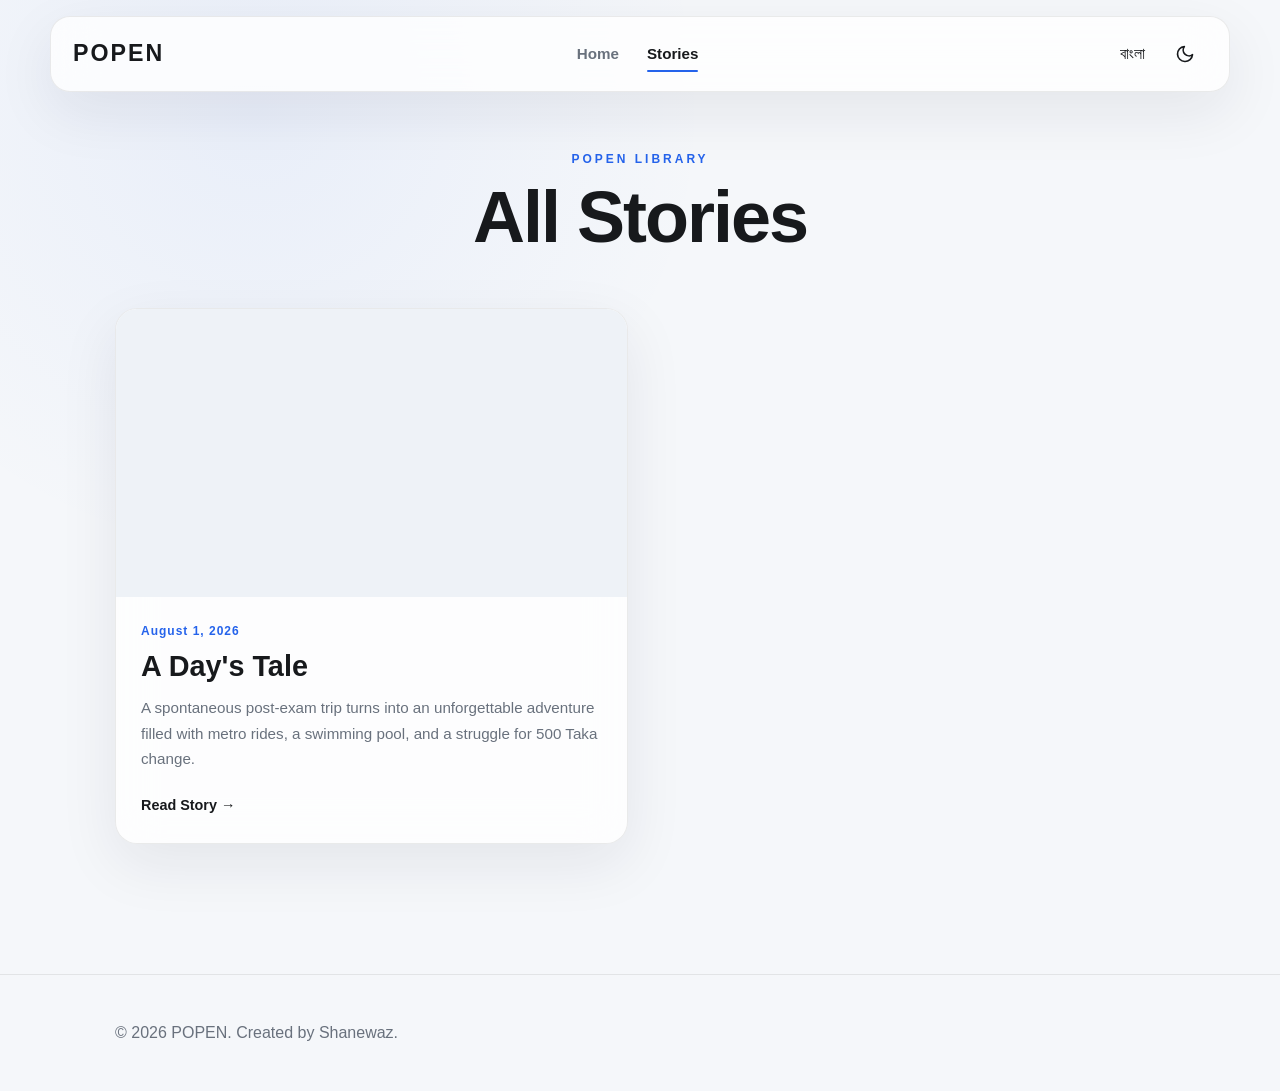
==== stories.html @ 9681bd23 "Add files via upload" ====
<!DOCTYPE html>
<html lang="en" data-theme="light">
<head>
    <meta charset="UTF-8">
    <meta name="viewport" content="width=device-width, initial-scale=1.0">

    <meta name="theme-color" content="#f8fafc">
    <meta name="description" content="Read stories published by POPEN.">

    <title>Stories — POPEN</title>
<script>
    (function () {
        try {
            const theme = localStorage.getItem("popen_theme");
            if (theme === "dark") {
                document.documentElement.setAttribute("data-theme", "dark");
            } else {
                document.documentElement.setAttribute("data-theme", "light");
            }
        } catch (e) {
            document.documentElement.setAttribute("data-theme", "light");
        }
    })();
</script>

 <link rel="stylesheet" href="style.css">
</head>

<body>

    <!-- Navigation -->
    <nav class="navbar glass-card">
        <div class="nav-container">

            <a href="index.html" class="logo">POPEN</a>

            <div class="nav-links" id="nav-links">
                <a href="index.html"
                   class="nav-item"
                   data-i18n="nav-home">
                    Home
                </a>

                <a href="stories.html"
                   class="nav-item active"
                   data-i18n="nav-stories">
                    Stories
                </a>
            </div>

            <div class="nav-controls">

                <!-- Language -->
                <button
                    id="lang-toggle"
                    class="control-btn"
                    type="button"
                    aria-label="Toggle Language">

                    <span class="lang-en">বাংলা</span>
                    <span class="lang-bn">EN</span>

                </button>

                <!-- Theme -->
                <button
                    id="theme-toggle"
                    class="control-btn"
                    type="button"
                    aria-label="Toggle Theme">

                    <svg
                        class="sun-icon"
                        xmlns="http://www.w3.org/2000/svg"
                        width="20"
                        height="20"
                        viewBox="0 0 24 24"
                        fill="none"
                        stroke="currentColor"
                        stroke-width="2"
                        stroke-linecap="round"
                        stroke-linejoin="round">

                        <circle cx="12" cy="12" r="5"></circle>

                        <line x1="12" y1="1" x2="12" y2="3"></line>
                        <line x1="12" y1="21" x2="12" y2="23"></line>

                        <line x1="4.22" y1="4.22" x2="5.64" y2="5.64"></line>
                        <line x1="18.36" y1="18.36" x2="19.79" y2="19.79"></line>

                        <line x1="1" y1="12" x2="3" y2="12"></line>
                        <line x1="21" y1="12" x2="23" y2="12"></line>

                        <line x1="4.22" y1="19.78" x2="5.64" y2="18.36"></line>
                        <line x1="18.36" y1="5.64" x2="19.79" y2="4.22"></line>
                    </svg>

                    <svg
                        class="moon-icon"
                        xmlns="http://www.w3.org/2000/svg"
                        width="20"
                        height="20"
                        viewBox="0 0 24 24"
                        fill="none"
                        stroke="currentColor"
                        stroke-width="2"
                        stroke-linecap="round"
                        stroke-linejoin="round">

                        <path d="M21 12.79A9 9 0 1 1 11.21 3
                                 A7 7 0 0 0 21 12.79z">
                        </path>

                    </svg>

                </button>

                <!-- Mobile menu -->
                <button
                    id="hamburger"
                    class="hamburger"
                    type="button"
                    aria-expanded="false"
                    aria-label="Open Menu">

                    <span class="bar"></span>
                    <span class="bar"></span>
                    <span class="bar"></span>

                </button>

            </div>
        </div>
    </nav>

    <!-- Mobile Overlay -->
    <div
        class="mobile-overlay"
        id="mobile-overlay"
        aria-hidden="true">
    </div>

    <!-- Stories -->
    <main class="section-padding stories-page">

        <div class="container">

            <div class="page-heading reveal fade-up">

                <p class="eyebrow lang-en">
                    POPEN LIBRARY
                </p>

                <p class="eyebrow lang-bn">
                    POPEN লাইব্রেরি
                </p>

                <h1
                    class="section-title lang-en"
                    data-i18n="stories-page-title">
                    All Stories
                </h1>

                <h1
                    class="section-title lang-bn">
                    সব গল্প
                </h1>

            </div>

            <div
                id="all-stories-grid"
                class="stories-grid">
            </div>

            <!-- Empty state -->
            <div
                id="stories-empty"
                class="empty-state"
                hidden>

                <p class="lang-en">
                    No stories have been published yet.
                </p>

                <p class="lang-bn">
                    এখনো কোনো গল্প প্রকাশিত হয়নি।
                </p>

            </div>

        </div>

    </main>

    <!-- Footer -->
    <footer>

        <div class="container">

            <p>
                &copy; 2026 POPEN.

                <span class="lang-en">
                    Created by Shanewaz.
                </span>

                <span class="lang-bn">
                    শানেওয়াজের তৈরি।
                </span>
            </p>

        </div>

    </footer>

    <script src="script.js"></script>
    <script src="stories.js"></script>

</body>
</html>
---- style.css ----
/* =========================================================
   POPEN
   MAIN STYLES
   ========================================================= */


/* =========================================================
   ROOT VARIABLES
   ========================================================= */

:root {

    --bg: #f5f7fa;
    --bg-secondary: #eef2f7;

    --text: #17191c;
    --text-muted: #69717d;

    --glass: rgba(255, 255, 255, 0.78);
    --glass-strong: rgba(255, 255, 255, 0.97);

    --border: rgba(0, 0, 0, 0.08);

    --accent: #2563eb;

    --shadow:
        0 20px 60px rgba(20, 30, 50, 0.08);

    --shadow-hover:
        0 25px 80px rgba(20, 30, 50, 0.15);

    --radius: 22px;

    --nav-height: 76px;

    --content-width: 1050px;
    --navbar-width: 1180px;

    --ease:
        cubic-bezier(0.22, 1, 0.36, 1);

    --transition:
        0.3s var(--ease);
}


/* =========================================================
   DARK MODE
   ========================================================= */

html[data-theme="dark"] {

    --bg: #0c0f14;
    --bg-secondary: #12161d;

    --text: #f1f5f9;
    --text-muted: #9ca3af;

    --glass: rgba(22, 27, 35, 0.82);
    --glass-strong: rgba(22, 27, 35, 0.98);

    --border: rgba(255, 255, 255, 0.09);

    --accent: #60a5fa;

    --shadow:
        0 20px 60px rgba(0, 0, 0, 0.35);

    --shadow-hover:
        0 25px 80px rgba(0, 0, 0, 0.5);
}


/* =========================================================
   RESET
   ========================================================= */

*,
*::before,
*::after {

    box-sizing: border-box;

    margin: 0;
    padding: 0;
}


html {

    width: 100%;

    min-height: 100%;

    background: var(--bg);

    color: var(--text);

    scroll-behavior: smooth;

    overflow-x: hidden;
}


body {

    width: 100%;

    min-height: 100vh;

    font-family:
        "Poppins",
        "Hind Siliguri",
        Arial,
        sans-serif;

    line-height: 1.6;

    background:
        radial-gradient(
            circle at 20% 10%,
            rgba(37, 99, 235, 0.06),
            transparent 32%
        ),
        var(--bg);

    color: var(--text);

    overflow-x: hidden;

    transition:
        background 0.3s ease,
        color 0.3s ease;
}


/*
   IMPORTANT

   JS adds .menu-open to body when the menu is open.
   Prevent background page scrolling while menu is open.
*/

body.menu-open {

    overflow: hidden;
}


a {

    color: inherit;
}


button {

    font: inherit;

    border: 0;
}


img {

    max-width: 100%;

    display: block;
}


/* =========================================================
   LANGUAGE
   ========================================================= */

html[lang="en"] .lang-bn {

    display: none !important;
}


html[lang="bn"] .lang-en {

    display: none !important;
}


/* =========================================================
   GLASS CARD
   ========================================================= */

.glass-card {

    background: var(--glass);

    border: 1px solid var(--border);

    box-shadow: var(--shadow);

    -webkit-backdrop-filter: blur(22px);

    backdrop-filter: blur(22px);
}


@supports not (
    backdrop-filter: blur(22px)
) {

    .glass-card {

        background: var(--glass-strong);
    }
}


/* =========================================================
   WELCOME SCREEN
   ========================================================= */

#welcome-screen {

    position: fixed;

    inset: 0;

    z-index: 10000;

    width: 100%;

    height: 100vh;

    height: 100svh;

    display: flex;

    align-items: center;

    justify-content: center;

    padding: 25px;

    text-align: center;

    background:
        radial-gradient(
            circle at center,
            rgba(37, 99, 235, 0.09),
            transparent 48%
        ),
        var(--bg);

    color: var(--text);

    transform: translateY(0);

    transition:
        transform 1.1s var(--ease);
}


#welcome-screen.hide {

    transform: translateY(-100%);
}


.welcome-content {

    width: 100%;

    max-width: 800px;
}


.welcome-small {

    color: var(--text-muted);

    font-size: 1rem;

    font-weight: 500;

    letter-spacing: 5px;

    text-transform: uppercase;

    opacity: 0;

    animation:
        welcomeSmall
        0.8s
        var(--ease)
        0.2s
        forwards;
}


.welcome-title {

    margin-top: 12px;

    font-size:
        clamp(3.2rem, 10vw, 6rem);

    line-height: 1;

    letter-spacing: -3px;

    opacity: 0;

    animation:
        welcomeTitle
        1s
        var(--ease)
        0.7s
        forwards;
}


.welcome-subtitle {

    max-width: 600px;

    margin: 22px auto 0;

    color: var(--text-muted);

    font-size:
        clamp(0.95rem, 2vw, 1.2rem);

    opacity: 0;

    animation:
        welcomeSubtitle
        0.9s
        var(--ease)
        1.5s
        forwards;
}


@keyframes welcomeSmall {

    from {

        opacity: 0;

        transform: translateY(20px);
    }

    to {

        opacity: 1;

        transform: translateY(0);
    }
}


@keyframes welcomeTitle {

    from {

        opacity: 0;

        transform:
            translateY(30px)
            scale(0.95);
    }

    to {

        opacity: 1;

        transform:
            translateY(0)
            scale(1);
    }
}


@keyframes welcomeSubtitle {

    from {

        opacity: 0;

        transform: translateY(20px);
    }

    to {

        opacity: 1;

        transform: translateY(0);
    }
}


/* =========================================================
   MAIN CONTENT
   ========================================================= */

#main-content {
    width: 100%;
    min-height: 100vh;
    position: relative;

    top: 100vh;
    transition: top 1s var(--ease);
}

#main-content.welcome-active {
    top: 100vh;
}

#main-content:not(.welcome-active) {
    top: 0;
}


/* =========================================================
   NAVBAR
   ========================================================= */

.navbar {

    position: fixed;

    top: 16px;

    left: 50%;

    /*
       Fixed positioning is intentionally used.
       Navbar will stay attached to viewport.
    */

    width:
        min(
            var(--navbar-width),
            calc(100% - 32px)
        );

    height: var(--nav-height);

    transform: translateX(-50%);

    z-index: 5000;

    border-radius: 20px;

    isolation: isolate;
}


.nav-container {

    width: 100%;

    height: 100%;

    padding: 0 22px;

    display: flex;

    align-items: center;

    justify-content: space-between;
}


.logo {

    text-decoration: none;

    color: var(--text);

    font-size: 1.45rem;

    font-weight: 700;

    letter-spacing: 2px;

    position: relative;

    z-index: 2;
}


/* =========================================================
   NAV CONTROLS
   ========================================================= */

.nav-controls {

    display: flex;

    align-items: center;

    gap: 8px;
}


.control-btn,
.menu-toggle,
.menu-close {

    width: 44px;

    height: 44px;

    display: flex;

    align-items: center;

    justify-content: center;

    border-radius: 14px;

    background: transparent;

    color: var(--text);

    cursor: pointer;

    transition:
        background 0.25s ease,
        transform 0.25s ease;
}


.control-btn:hover,
.menu-toggle:hover,
.menu-close:hover {

    background: var(--glass-strong);

    transform: translateY(-2px);
}


.language-btn {

    width: auto;

    min-width: 58px;

    padding: 0 12px;

    font-size: 0.85rem;

    font-weight: 600;
}


/* =========================================================
   THEME ICONS
   ========================================================= */

.sun-icon,
.moon-icon {

    display: none;
}


html[data-theme="light"] .moon-icon {

    display: block;
}


html[data-theme="dark"] .sun-icon {

    display: block;
}


/* =========================================================
   HAMBURGER
   ========================================================= */

.menu-toggle {

    flex-direction: column;

    gap: 5px;
}


.menu-toggle span {

    width: 22px;

    height: 2px;

    border-radius: 10px;

    background: var(--text);

    transition:
        transform 0.3s ease,
        opacity 0.3s ease;
}


.menu-toggle.active
span:nth-child(1) {

    transform:
        translateY(7px)
        rotate(45deg);
}


.menu-toggle.active
span:nth-child(2) {

    opacity: 0;
}


.menu-toggle.active
span:nth-child(3) {

    transform:
        translateY(-7px)
        rotate(-45deg);
}


/* =========================================================
   MENU OVERLAY
   ========================================================= */

.menu-overlay {

    position: fixed;

    inset: 0;

    width: 100vw;

    height: 100vh;

    height: 100dvh;

    z-index: 9000;

    background:
        rgba(0, 0, 0, 0.38);

    opacity: 0;

    visibility: hidden;

    pointer-events: none;

    transition:
        opacity 0.3s ease,
        visibility 0.3s ease;

    /*
       Prevent accidental transformation.
    */

    transform: none;
}


.menu-overlay.active {

    opacity: 1;

    visibility: visible;

    pointer-events: auto;
}


/* =========================================================
   NAVIGATION MENU
   ========================================================= */

.nav-menu {

    position: fixed;

    /*
       IMPORTANT:
       This is attached directly to the viewport.
       It does NOT depend on the navbar position.
    */

    top: 16px;

    right: 16px;

    width:
        min(
            380px,
            calc(100vw - 32px)
        );

    min-height: 360px;

    padding: 25px;

    z-index: 10000;

    border-radius: 24px;

    background: var(--glass-strong);

    border: 1px solid var(--border);

    box-shadow: var(--shadow-hover);

    -webkit-backdrop-filter: blur(30px);

    backdrop-filter: blur(30px);

    opacity: 0;

    visibility: hidden;

    pointer-events: none;

    /*
       Only the menu itself is animated.
       It will not affect page layout.
    */

    transform:
        translateY(-20px)
        scale(0.96);

    transform-origin: top right;

    transition:
        opacity 0.3s ease,
        visibility 0.3s ease,
        transform 0.35s var(--ease);
}


.nav-menu.active {

    opacity: 1;

    visibility: visible;

    pointer-events: auto;

    transform:
        translateY(0)
        scale(1);
}


/* =========================================================
   MENU HEADER
   ========================================================= */

.menu-header {

    display: flex;

    align-items: center;

    justify-content: space-between;

    padding-bottom: 20px;

    border-bottom:
        1px solid var(--border);
}


.menu-title {

    font-size: 1.1rem;

    font-weight: 600;
}


.menu-close {

    font-size: 1.8rem;

    line-height: 1;
}


/* =========================================================
   MENU LINKS
   ========================================================= */

.menu-links {

    display: flex;

    flex-direction: column;

    padding-top: 15px;
}


.menu-item {

    display: block;

    padding: 15px 5px;

    color: var(--text-muted);

    text-decoration: none;

    font-size: 1.1rem;

    transition:
        color 0.25s ease,
        padding-left 0.25s ease;
}


.menu-item:hover,
.menu-item.active {

    color: var(--text);

    padding-left: 12px;
}


/* =========================================================
   SCROLL OFFSET
   ========================================================= */

#about,
#contact {

    scroll-margin-top: 120px;
}


/* =========================================================
   HERO
   ========================================================= */

.hero {

    position: relative;

    width: 100%;

    min-height: 100vh;

    min-height: 100svh;

    padding:
        120px 20px 80px;

    display: flex;

    align-items: center;

    justify-content: center;

    text-align: center;

    overflow: hidden;
}


.hero-content {

    position: relative;

    z-index: 2;

    width: 100%;

    max-width: 900px;
}


.hero-label {

    display: inline-flex;

    align-items: center;

    gap: 10px;

    padding: 8px 15px;

    margin-bottom: 25px;

    border-radius: 50px;

    background: var(--glass);

    border: 1px solid var(--border);

    color: var(--text-muted);

    font-size: 0.8rem;
}


.hero-label span:first-child {

    width: 7px;

    height: 7px;

    flex-shrink: 0;

    border-radius: 50%;

    background: var(--accent);

    box-shadow:
        0 0 15px var(--accent);
}


.hero h1 {

    margin-bottom: 25px;

    color: var(--text);

    font-size:
        clamp(
            3rem,
            8vw,
            6.5rem
        );

    line-height: 0.95;

    letter-spacing: -4px;
}


.hero p {

    max-width: 650px;

    margin:
        0 auto 35px;

    color: var(--text-muted);

    font-size:
        clamp(
            1rem,
            2vw,
            1.25rem
        );
}


/* =========================================================
   HERO BUTTONS
   ========================================================= */

.hero-buttons {

    display: flex;

    align-items: center;

    justify-content: center;

    gap: 12px;

    flex-wrap: wrap;
}


.btn {

    min-height: 50px;

    display: inline-flex;

    align-items: center;

    justify-content: center;

    padding: 0 24px;

    border-radius: 14px;

    border: 1px solid var(--border);

    text-decoration: none;

    cursor: pointer;

    font-weight: 600;

    transition:
        transform 0.3s ease,
        box-shadow 0.3s ease;
}


.btn:hover {

    transform: translateY(-5px);

    box-shadow:
        0 15px 35px rgba(0, 0, 0, 0.12);
}


.primary-btn {

    background: var(--text);

    color: var(--bg);

    border-color: transparent;
}


.secondary-btn {

    background: var(--glass);

    color: var(--text);
}


/* =========================================================
   HERO ORBS
   ========================================================= */

.hero-background-orb {

    position: absolute;

    border-radius: 50%;

    pointer-events: none;

    filter: blur(70px);

    opacity: 0.5;

    animation:
        orbFloat
        8s
        ease-in-out
        infinite;
}


.orb-one {

    width: 300px;

    height: 300px;

    top: 10%;

    left: 5%;

    background:
        rgba(37, 99, 235, 0.15);
}


.orb-two {

    width: 260px;

    height: 260px;

    right: 5%;

    bottom: 10%;

    background:
        rgba(147, 51, 234, 0.10);

    animation-delay: -4s;
}


@keyframes orbFloat {

    0%,
    100% {

        transform:
            translate(0, 0);
    }

    50% {

        transform:
            translate(30px, -25px);
    }
}


/* =========================================================
   SCROLL INDICATOR
   ========================================================= */

.scroll-indicator {

    position: absolute;

    left: 50%;

    bottom: 25px;

    transform:
        translateX(-50%);

    display: flex;

    flex-direction: column;

    align-items: center;

    gap: 5px;

    color: var(--text-muted);

    font-size: 0.75rem;

    white-space: nowrap;
}


.scroll-arrow {

    font-size: 1.3rem;

    animation:
        scrollBounce
        1.5s
        infinite;
}


@keyframes scrollBounce {

    0%,
    100% {

        transform:
            translateY(0);
    }

    50% {

        transform:
            translateY(8px);
    }
}


/* =========================================================
   SECTIONS
   ========================================================= */

.section-padding {

    padding:
        130px 20px;
}


.container {

    width:
        min(
            var(--content-width),
            100%
        );

    margin: 0 auto;
}


.section-heading {

    display: flex;

    align-items: center;

    justify-content: center;

    gap: 15px;

    margin-bottom: 45px;

    text-align: center;
}


.section-heading h2 {

    color: var(--text);

    font-size:
        clamp(
            2rem,
            4vw,
            3rem
        );
}


.section-number {

    color: var(--accent);

    font-size: 0.8rem;

    font-weight: 600;

    letter-spacing: 2px;
}


/* =========================================================
   ABOUT
   ========================================================= */

.about-card {

    position: relative;

    overflow: hidden;

    padding:
        clamp(
            30px,
            6vw,
            65px
        );

    border-radius: var(--radius);

    text-align: center;

    font-size:
        clamp(
            1rem,
            2vw,
            1.2rem
        );
}


.about-card p {

    position: relative;

    z-index: 2;

    max-width: 800px;

    margin: 0 auto;

    line-height: 2;
}


.about-card-glow {

    position: absolute;

    width: 300px;

    height: 300px;

    top: -180px;

    right: -100px;

    border-radius: 50%;

    background:
        rgba(37, 99, 235, 0.10);

    filter: blur(50px);

    pointer-events: none;
}


/* =========================================================
   CONTACT
   ========================================================= */

.contact-grid {

    display: grid;

    grid-template-columns:
        repeat(2, minmax(0, 1fr));

    gap: 18px;
}


.contact-card {

    position: relative;

    min-height: 120px;

    display: flex;

    align-items: center;

    gap: 18px;

    padding: 25px;

    border-radius: var(--radius);

    text-decoration: none;

    overflow: hidden;

    transition:
        transform 0.3s ease,
        box-shadow 0.3s ease;
}


.contact-card:not(.disabled):hover {

    transform:
        translateY(-7px);

    box-shadow:
        var(--shadow-hover);
}


.contact-icon {

    width: 48px;

    height: 48px;

    flex-shrink: 0;

    display: flex;

    align-items: center;

    justify-content: center;

    border-radius: 15px;

    background: var(--bg-secondary);

    color: var(--text);

    font-size: 1.2rem;

    font-weight: 700;
}


.contact-card h3 {

    margin-bottom: 4px;

    color: var(--text);

    font-size: 1rem;
}


.contact-card p {

    color: var(--text-muted);

    font-size: 0.85rem;

    word-break: break-word;
}


.contact-arrow {

    margin-left: auto;

    color: var(--text);

    font-size: 1.2rem;

    opacity: 0.5;
}


.contact-card.disabled {

    opacity: 0.55;
}


/* =========================================================
   FOOTER
   ========================================================= */

footer {

    padding:
        45px 20px;

    border-top:
        1px solid var(--border);

    color: var(--text-muted);
}


.footer-content {

    display: flex;

    align-items: center;

    justify-content: space-between;

    gap: 20px;

    flex-wrap: wrap;
}


.footer-logo {

    color: var(--text);

    font-size: 1.2rem;

    font-weight: 700;

    letter-spacing: 2px;
}


/* =========================================================
   REVEAL ANIMATION
   ========================================================= */

.reveal {

    opacity: 0;

    transform:
        translateY(45px);

    transition:
        opacity 0.8s var(--ease),
        transform 0.8s var(--ease);
}


.reveal.active {

    opacity: 1;

    transform:
        translateY(0);
}


/* =========================================================
   FOCUS
   ========================================================= */

:focus-visible {

    outline:
        2px solid var(--accent);

    outline-offset: 4px;
}


/* =========================================================
   STORIES PAGE
   ========================================================= */

.stories-page {

    min-height: 100vh;

    padding-top: 150px;
}


.page-heading {

    text-align: center;

    margin-bottom: 55px;
}


.eyebrow {

    margin-bottom: 12px;

    color: var(--accent);

    font-size: 0.75rem;

    font-weight: 700;

    letter-spacing: 3px;

    text-transform: uppercase;
}


.section-title {

    color: var(--text);

    font-size:
        clamp(
            2.4rem,
            6vw,
            4.5rem
        );

    line-height: 1;

    letter-spacing: -2px;
}


/* =========================================================
   STORIES GRID
   ========================================================= */

.stories-grid {

    display: grid;

    grid-template-columns:
        repeat(2, minmax(0, 1fr));

    gap: 24px;
}


/* =========================================================
   STORY CARD
   ========================================================= */

.story-card {

    position: relative;

    display: block;

    overflow: hidden;

    border-radius: var(--radius);

    color: var(--text);

    text-decoration: none;

    transition:
        transform var(--transition),
        box-shadow var(--transition),
        border-color var(--transition);
}


.story-card:hover {

    transform:
        translateY(-8px);

    box-shadow:
        var(--shadow-hover);
}


/* =========================================================
   STORY COVER
   ========================================================= */

.story-card-img {

    width: 100%;

    aspect-ratio: 16 / 9;

    background-color:
        var(--bg-secondary);

    background-position: center;

    background-size: cover;

    background-repeat: no-repeat;

    transition:
        transform 0.7s var(--ease);
}


.story-card:hover
.story-card-img {

    transform:
        scale(1.04);
}


/* =========================================================
   STORY CONTENT
   ========================================================= */

.story-card-content {

    position: relative;

    padding: 25px;
}


.story-date {

    margin-bottom: 8px;

    color: var(--accent);

    font-size: 0.75rem;

    font-weight: 600;

    letter-spacing: 1px;
}


.story-card h3 {

    margin-bottom: 10px;

    color: var(--text);

    font-size:
        clamp(
            1.35rem,
            3vw,
            1.8rem
        );

    line-height: 1.25;
}


.story-description {

    margin-bottom: 20px;

    color: var(--text-muted);

    font-size: 0.95rem;

    line-height: 1.7;
}


.read-more {

    display: inline-block;

    color: var(--text);

    font-size: 0.9rem;

    font-weight: 600;

    transition:
        color var(--transition),
        transform var(--transition);
}


.story-card:hover
.read-more {

    color: var(--accent);

    transform:
        translateX(5px);
}


/* =========================================================
   EMPTY STATE
   ========================================================= */

.empty-state {

    padding:
        60px 20px;

    text-align: center;

    color: var(--text-muted);
}


/* =========================================================
   MOBILE
   ========================================================= */

@media (max-width: 700px) {

    :root {

        --nav-height: 68px;

        --radius: 18px;
    }


    /* ---------------------------------------------
       NAVBAR
       --------------------------------------------- */

    .navbar {

        top: 10px;

        left: 50%;

        width:
            calc(100% - 20px);

        height: 68px;

        border-radius: 18px;

        transform:
            translateX(-50%);

        z-index: 5000;
    }


    .nav-container {

        padding:
            0 15px;
    }


    .logo {

        font-size: 1.25rem;
    }


    .nav-controls {

        gap: 4px;
    }


    .control-btn,
    .menu-toggle {

        width: 42px;

        height: 42px;
    }


    /* ---------------------------------------------
       MENU
       --------------------------------------------- */

    .nav-menu {

        top: 10px;

        right: 10px;

        width:
            calc(100vw - 20px);

        min-height: 420px;

        max-height:
            calc(100dvh - 20px);

        overflow-y: auto;

        border-radius: 20px;

        z-index: 10000;
    }


    .menu-overlay {

        z-index: 9000;
    }


    /* ---------------------------------------------
       HERO
       --------------------------------------------- */

    .hero {

        padding:
            110px 20px 80px;
    }


    .hero h1 {

        font-size:
            clamp(
                2.8rem,
                15vw,
                5rem
            );

        letter-spacing: -2px;
    }


    .hero p {

        font-size: 1rem;
    }


    .hero-label {

        font-size: 0.72rem;

        letter-spacing: 0.3px;
    }


    /* ---------------------------------------------
       SECTIONS
       --------------------------------------------- */

    .section-padding {

        padding:
            100px 18px;
    }


    .section-heading {

        flex-direction: column;

        gap: 5px;
    }


    /* ---------------------------------------------
       CONTACT
       --------------------------------------------- */

    .contact-grid {

        grid-template-columns: 1fr;
    }


    .contact-card {

        min-height: 105px;

        padding: 20px;
    }


    /* ---------------------------------------------
       FOOTER
       --------------------------------------------- */

    .footer-content {

        justify-content: center;

        text-align: center;
    }


    /* ---------------------------------------------
       WELCOME
       --------------------------------------------- */

    .welcome-small {

        font-size: 0.8rem;

        letter-spacing: 3px;
    }


    .welcome-title {

        letter-spacing: -2px;
    }


    /* ---------------------------------------------
       SCROLL
       --------------------------------------------- */

    .scroll-indicator {

        bottom: 18px;
    }


    /* ---------------------------------------------
       STORIES
       --------------------------------------------- */

    .stories-page {

        padding-top: 120px;
    }


    .page-heading {

        margin-bottom: 35px;
    }


    .section-title {

        font-size:
            clamp(
                2.3rem,
                12vw,
                3.5rem
            );

        letter-spacing: -1.5px;
    }


    .stories-grid {

        grid-template-columns: 1fr;

        gap: 18px;
    }


    .story-card-content {

        padding: 20px;
    }


    .story-card h3 {

        font-size: 1.4rem;
    }


    .story-description {

        font-size: 0.9rem;
    }
}


/* =========================================================
   SMALL PHONES
   ========================================================= */

@media (max-width: 380px) {

    .navbar {

        top: 7px;

        width:
            calc(100% - 14px);
    }


    .nav-container {

        padding:
            0 10px;
    }


    .language-btn {

        min-width: 50px;

        padding:
            0 8px;
    }


    .hero {

        padding:
            105px 16px 75px;
    }


    .hero-buttons {

        width: 100%;

        flex-direction: column;
    }


    .btn {

        width: 100%;
    }


    .nav-menu {

        top: 7px;

        right: 7px;

        width:
            calc(100vw - 14px);

        max-height:
            calc(100dvh - 14px);
    }
}


/* =========================================================
   REDUCED MOTION
   ========================================================= */

@media (prefers-reduced-motion: reduce) {

    html {

        scroll-behavior: auto;
    }


    *,
    *::before,
    *::after {

        animation-duration:
            0.01ms !important;

        animation-iteration-count:
            1 !important;

        transition-duration:
            0.01ms !important;
    }


    #welcome-screen {

        transition: none;
    }


    #main-content {
    top: 0;
}


    .reveal {

        opacity: 1;

        transform: none;
    }
}

/* =========================================================
   STORY PAGE NAV LINKS
   ========================================================= */

.nav-links {
    display: flex;
    align-items: center;
    gap: 28px;
}

.nav-item {
    position: relative;
    color: var(--text-muted);
    text-decoration: none;
    font-size: 0.95rem;
    font-weight: 600;
    transition: color 0.25s ease;
}

.nav-item:hover,
.nav-item.active {
    color: var(--text);
}

.nav-item.active::after {
    content: "";
    position: absolute;
    left: 0;
    right: 0;
    bottom: -6px;
    height: 2px;
    border-radius: 2px;
    background: var(--accent);
}


@media (max-width: 700px) {

    .nav-links {
        gap: 16px;
    }

    .nav-item {
        font-size: 0.85rem;
    }

}

/* =========================================================
   INDIVIDUAL STORY PAGE
   ========================================================= */

.story-page {
    min-height: 100vh;
    padding: 170px 20px 100px;
}

.story-header {
    max-width: 800px;
    margin: 0 auto 40px;
    text-align: center;
}

.back-link {
    display: inline-block;
    margin-bottom: 25px;
    color: var(--text-muted);
    text-decoration: none;
    font-size: 0.9rem;
    font-weight: 600;
    transition: color 0.25s ease;
}

.back-link:hover {
    color: var(--text);
}

.story-header h1 {
    color: var(--text);
    font-size: clamp(2.2rem, 6vw, 3.5rem);
    line-height: 1.15;
    letter-spacing: -1px;
    margin-bottom: 15px;
}

.story-header .story-date {
    color: var(--text-muted);
    font-size: 0.9rem;
    font-weight: 600;
}

.story-hero-img {
    width: 100%;
    max-width: 900px;
    aspect-ratio: 16 / 9;
    margin: 0 auto 40px;
    border-radius: var(--radius);
    object-fit: cover;
    background: var(--bg-secondary);
    display: block;
}

.story-content {
    max-width: 800px;
    margin: 0 auto;
    padding: clamp(25px, 5vw, 50px);
    border-radius: var(--radius);
}

.story-content p {
    margin-bottom: 22px;
    color: var(--text);
    font-size: 1.05rem;
    line-height: 1.9;
}

.story-content p:last-child {
    margin-bottom: 0;
}


@media (max-width: 700px) {

    .story-page {
        padding: 130px 16px 70px;
    }

    .story-header {
        margin-bottom: 30px;
    }

    .story-hero-img {
        margin-bottom: 30px;
    }

}


/* =========================================================
   HAMBURGER (unused — nav links already shown inline)
   ========================================================= */

.hamburger,
.mobile-overlay {
    display: none;
}
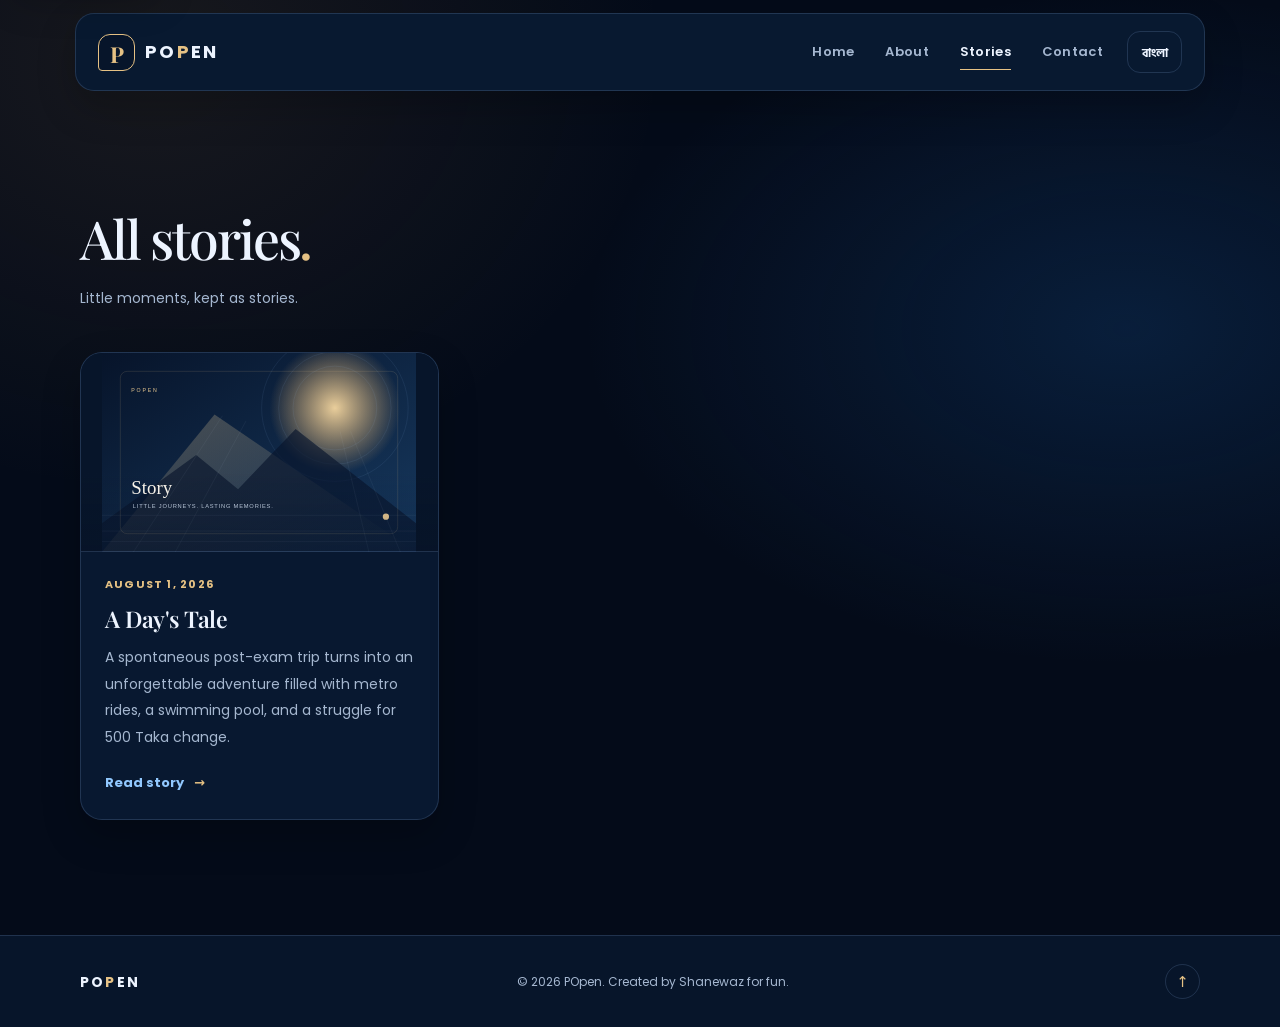
==== commit 4defbc3a: "stories.html" ====
--- a/stories.html
+++ b/stories.html
@@ -1,222 +1,66 @@
-<!DOCTYPE html>
-<html lang="en" data-theme="light">
+<!doctype html>
+<html lang="en" data-theme="dark">
 <head>
+    <!-- SECTION 01: DOCUMENT METADATA, FONTS & STYLES -->
     <meta charset="UTF-8">
-    <meta name="viewport" content="width=device-width, initial-scale=1.0">
-
-    <meta name="theme-color" content="#f8fafc">
-    <meta name="description" content="Read stories published by POPEN.">
-
-    <title>Stories — POPEN</title>
-<script>
-    (function () {
+    <meta name="viewport" content="width=device-width, initial-scale=1">
+    <meta name="color-scheme" content="dark">
+    <meta name="theme-color" content="#040b19">
+    <link rel="icon" type="image/svg+xml" href="./favicon.svg">
+    <link rel="preconnect" href="https://fonts.googleapis.com">
+    <link rel="preconnect" href="https://fonts.gstatic.com" crossorigin>
+    <link href="https://fonts.googleapis.com/css2?family=Hind+Siliguri:wght@400;500;600;700&family=Noto+Serif+Bengali:wght@500;600;700&family=Playfair+Display:wght@500;600;700&family=Poppins:wght@400;500;600;700&display=swap" rel="preload" as="style" onload="this.onload=null;this.rel='stylesheet'">
+    <noscript><link href="https://fonts.googleapis.com/css2?family=Hind+Siliguri:wght@400;500;600;700&family=Noto+Serif+Bengali:wght@500;600;700&family=Playfair+Display:wght@500;600;700&family=Poppins:wght@400;500;600;700&display=swap" rel="stylesheet"></noscript>
+    <link rel="stylesheet" href="./style.css">
+    <script>
+      (() => {
         try {
-            const theme = localStorage.getItem("popen_theme");
-            if (theme === "dark") {
-                document.documentElement.setAttribute("data-theme", "dark");
-            } else {
-                document.documentElement.setAttribute("data-theme", "light");
-            }
-        } catch (e) {
-            document.documentElement.setAttribute("data-theme", "light");
-        }
-    })();
-</script>
-
- <link rel="stylesheet" href="style.css">
+          const language = localStorage.getItem('popen_language');
+          if (language === 'bn' || language === 'en') document.documentElement.lang = language;
+        } catch (_) { /* Storage is optional; the default language remains usable. */ }
+      })();
+    </script>
+    <script src="./script.js" defer></script>
+    <meta name="description" content="Explore stories and little adventures published on POpen.">
+    <title>Stories — POpen</title>
 </head>
-
 <body>
-
-    <!-- Navigation -->
-    <nav class="navbar glass-card">
-        <div class="nav-container">
-
-            <a href="index.html" class="logo">POPEN</a>
-
-            <div class="nav-links" id="nav-links">
-                <a href="index.html"
-                   class="nav-item"
-                   data-i18n="nav-home">
-                    Home
-                </a>
-
-                <a href="stories.html"
-                   class="nav-item active"
-                   data-i18n="nav-stories">
-                    Stories
-                </a>
-            </div>
-
-            <div class="nav-controls">
-
-                <!-- Language -->
-                <button
-                    id="lang-toggle"
-                    class="control-btn"
-                    type="button"
-                    aria-label="Toggle Language">
-
-                    <span class="lang-en">বাংলা</span>
-                    <span class="lang-bn">EN</span>
-
-                </button>
-
-                <!-- Theme -->
-                <button
-                    id="theme-toggle"
-                    class="control-btn"
-                    type="button"
-                    aria-label="Toggle Theme">
-
-                    <svg
-                        class="sun-icon"
-                        xmlns="http://www.w3.org/2000/svg"
-                        width="20"
-                        height="20"
-                        viewBox="0 0 24 24"
-                        fill="none"
-                        stroke="currentColor"
-                        stroke-width="2"
-                        stroke-linecap="round"
-                        stroke-linejoin="round">
-
-                        <circle cx="12" cy="12" r="5"></circle>
-
-                        <line x1="12" y1="1" x2="12" y2="3"></line>
-                        <line x1="12" y1="21" x2="12" y2="23"></line>
-
-                        <line x1="4.22" y1="4.22" x2="5.64" y2="5.64"></line>
-                        <line x1="18.36" y1="18.36" x2="19.79" y2="19.79"></line>
-
-                        <line x1="1" y1="12" x2="3" y2="12"></line>
-                        <line x1="21" y1="12" x2="23" y2="12"></line>
-
-                        <line x1="4.22" y1="19.78" x2="5.64" y2="18.36"></line>
-                        <line x1="18.36" y1="5.64" x2="19.79" y2="4.22"></line>
-                    </svg>
-
-                    <svg
-                        class="moon-icon"
-                        xmlns="http://www.w3.org/2000/svg"
-                        width="20"
-                        height="20"
-                        viewBox="0 0 24 24"
-                        fill="none"
-                        stroke="currentColor"
-                        stroke-width="2"
-                        stroke-linecap="round"
-                        stroke-linejoin="round">
-
-                        <path d="M21 12.79A9 9 0 1 1 11.21 3
-                                 A7 7 0 0 0 21 12.79z">
-                        </path>
-
-                    </svg>
-
-                </button>
-
-                <!-- Mobile menu -->
-                <button
-                    id="hamburger"
-                    class="hamburger"
-                    type="button"
-                    aria-expanded="false"
-                    aria-label="Open Menu">
-
-                    <span class="bar"></span>
-                    <span class="bar"></span>
-                    <span class="bar"></span>
-
-                </button>
-
-            </div>
-        </div>
-    </nav>
-
-    <!-- Mobile Overlay -->
-    <div
-        class="mobile-overlay"
-        id="mobile-overlay"
-        aria-hidden="true">
+  <!-- SECTION 02: ACCESSIBILITY -->
+  <a class="skip-link" href="#main-content" data-i18n="skip-link">Skip to content</a>
+  <!-- SECTION 03: SHARED NAVIGATION -->
+  <header class="site-header">
+  <nav class="navbar container" aria-label="Main navigation" data-i18n-aria="main-nav-label">
+    <a href="./index.html#home" class="logo" aria-label="POpen home"><span class="logo-mark" aria-hidden="true">P</span><span>PO<span class="logo-accent">P</span>EN</span></a>
+    <div class="nav-links" id="nav-links">
+      <a href="./index.html#home" class="nav-item" data-i18n="nav-home">Home</a>
+      <a href="./index.html#about" class="nav-item" data-i18n="nav-about">About</a>
+      <a href="./stories.html" class="nav-item active" aria-current="page" data-i18n="nav-stories">Stories</a>
+      <a href="./index.html#contact" class="nav-item" data-i18n="nav-contact">Contact</a>
     </div>
-
-    <!-- Stories -->
-    <main class="section-padding stories-page">
-
-        <div class="container">
-
-            <div class="page-heading reveal fade-up">
-
-                <p class="eyebrow lang-en">
-                    POPEN LIBRARY
-                </p>
-
-                <p class="eyebrow lang-bn">
-                    POPEN লাইব্রেরি
-                </p>
-
-                <h1
-                    class="section-title lang-en"
-                    data-i18n="stories-page-title">
-                    All Stories
-                </h1>
-
-                <h1
-                    class="section-title lang-bn">
-                    সব গল্প
-                </h1>
-
-            </div>
-
-            <div
-                id="all-stories-grid"
-                class="stories-grid">
-            </div>
-
-            <!-- Empty state -->
-            <div
-                id="stories-empty"
-                class="empty-state"
-                hidden>
-
-                <p class="lang-en">
-                    No stories have been published yet.
-                </p>
-
-                <p class="lang-bn">
-                    এখনো কোনো গল্প প্রকাশিত হয়নি।
-                </p>
-
-            </div>
-
-        </div>
-
-    </main>
-
-    <!-- Footer -->
-    <footer>
-
-        <div class="container">
-
-            <p>
-                &copy; 2026 POPEN.
-
-                <span class="lang-en">
-                    Created by Shanewaz.
-                </span>
-
-                <span class="lang-bn">
-                    শানেওয়াজের তৈরি।
-                </span>
-            </p>
-
-        </div>
-
-    </footer>
-
-    <script src="script.js"></script>
-    <script src="stories.js"></script>
-
+    <div class="nav-controls">
+      <button id="lang-toggle" class="control-btn language-btn" type="button" aria-label="Switch to Bengali" title="বাংলা"><span id="language-label">বাংলা</span></button>
+      <button id="menu-toggle" class="hamburger" type="button" aria-controls="nav-links" aria-expanded="false" aria-label="Open menu" data-i18n-aria="open-menu-label"><span></span><span></span><span></span></button>
+    </div>
+  </nav>
+</header>
+<div class="mobile-overlay" id="mobile-overlay" aria-hidden="true" hidden></div>
+  <!-- SECTION 04: STORY ARCHIVE -->
+  <main id="main-content" class="stories-page section-padding">
+    <div class="container">
+      <!-- SECTION 04A: ARCHIVE HEADING -->
+     <header class="page-heading reveal"><h1 class="section-title lang-en">All stories<span class="title-period">.</span></h1><h1 class="section-title lang-bn">সব গল্প<span class="title-period">।</span></h1><p class="page-description lang-en">Little moments, kept as stories.</p><p class="page-description lang-bn">ছোট ছোট মুহূর্ত—গল্প হয়ে থেকে যাক।</p></header>
+      <!-- SECTION 04B: STORY CARDS -->
+      <div id="all-stories-grid" class="stories-grid reveal">
+        <a href="./story-1.html" class="story-card glass-card"><div class="story-card-media"><img src="./story-1-cover.jpg" alt="A Day's Tale cover illustration" class="story-card-img" data-cover-fallback loading="lazy" decoding="async"></div><div class="story-card-content">
+          <p class="story-date"><span class="lang-en">August 1, 2026</span><span class="lang-bn">১ আগস্ট, ২০২৬</span></p>
+          <h2 class="lang-en">A Day's Tale</h2><h2 class="lang-bn">এক দিনের কথা</h2><p class="lang-en story-description">A spontaneous post-exam trip turns into an unforgettable adventure filled with metro rides, a swimming pool, and a struggle for 500 Taka change.</p><p class="lang-bn story-description">পরীক্ষা শেষের এক স্বতঃস্ফূর্ত ঘোরাঘুরি কীভাবে মেট্রো ভ্রমণ, সুইমিং পুল আর ৫০০ টাকার ভাঙতি খোঁজার এক অবিস্মরণীয় রোমাঞ্চে পরিণত হলো।</p><span class="read-more lang-en">Read story <span aria-hidden="true">→</span></span><span class="read-more lang-bn">গল্পটি পড়ুন <span aria-hidden="true">→</span></span></div></a>
+      </div>
+      <div id="stories-empty" class="empty-state" hidden><p class="lang-en">No stories have been published yet.</p><p class="lang-bn">এখনো কোনো গল্প প্রকাশিত হয়নি।</p></div>
+    </div>
+  </main>
+  <!-- SECTION 05: SITE FOOTER -->
+  <footer class="site-footer"><div class="container footer-content"><a href="./index.html#home" class="footer-logo">PO<span>P</span>EN</a><p>© <span id="copyright-year">2026</span> POpen. <span class="lang-en">Created by Shanewaz for fun.</span><span class="lang-bn">শানেওয়াজের তৈরি, শখের বসে।</span></p><a href="#main-content" class="footer-top" aria-label="Back to top">↑</a></div></footer>
+  <!-- SECTION 06: STORY LIST RENDERER -->
+  <script src="./stories.js" defer></script>
 </body>
-</html>+    </html>
--- a/style.css
+++ b/style.css
@@ -1,2259 +1,317 @@
-/* =========================================================
-   POPEN
-   MAIN STYLES
-   ========================================================= */
-
-
-/* =========================================================
-   ROOT VARIABLES
-   ========================================================= */
-
+/* ============================================================
+   POPEN DESIGN SYSTEM — sections: tokens, base, navigation, home, stories, forms, footer, motion, responsive.
+   ============================================================ */
+/* SECTION 01 — DESIGN TOKENS & THEME */
+/* POPEN — fixed deep-navy design system (dark theme only). */
 :root {
-
-    --bg: #f5f7fa;
-    --bg-secondary: #eef2f7;
-
-    --text: #17191c;
-    --text-muted: #69717d;
-
-    --glass: rgba(255, 255, 255, 0.78);
-    --glass-strong: rgba(255, 255, 255, 0.97);
-
-    --border: rgba(0, 0, 0, 0.08);
-
-    --accent: #2563eb;
-
-    --shadow:
-        0 20px 60px rgba(20, 30, 50, 0.08);
-
-    --shadow-hover:
-        0 25px 80px rgba(20, 30, 50, 0.15);
-
-    --radius: 22px;
-
-    --nav-height: 76px;
-
-    --content-width: 1050px;
-    --navbar-width: 1180px;
-
-    --ease:
-        cubic-bezier(0.22, 1, 0.36, 1);
-
-    --transition:
-        0.3s var(--ease);
-}
-
-
-/* =========================================================
-   DARK MODE
-   ========================================================= */
-
-html[data-theme="dark"] {
-
-    --bg: #0c0f14;
-    --bg-secondary: #12161d;
-
-    --text: #f1f5f9;
-    --text-muted: #9ca3af;
-
-    --glass: rgba(22, 27, 35, 0.82);
-    --glass-strong: rgba(22, 27, 35, 0.98);
-
-    --border: rgba(255, 255, 255, 0.09);
-
-    --accent: #60a5fa;
-
-    --shadow:
-        0 20px 60px rgba(0, 0, 0, 0.35);
-
-    --shadow-hover:
-        0 25px 80px rgba(0, 0, 0, 0.5);
-}
-
-
-/* =========================================================
-   RESET
-   ========================================================= */
-
-*,
-*::before,
-*::after {
-
-    box-sizing: border-box;
-
-    margin: 0;
-    padding: 0;
-}
-
-
-html {
-
-    width: 100%;
-
-    min-height: 100%;
-
-    background: var(--bg);
-
-    color: var(--text);
-
-    scroll-behavior: smooth;
-
-    overflow-x: hidden;
-}
-
-
-body {
-
-    width: 100%;
-
-    min-height: 100vh;
-
-    font-family:
-        "Poppins",
-        "Hind Siliguri",
-        Arial,
-        sans-serif;
-
-    line-height: 1.6;
-
-    background:
-        radial-gradient(
-            circle at 20% 10%,
-            rgba(37, 99, 235, 0.06),
-            transparent 32%
-        ),
-        var(--bg);
-
-    color: var(--text);
-
-    overflow-x: hidden;
-
-    transition:
-        background 0.3s ease,
-        color 0.3s ease;
-}
-
-
-/*
-   IMPORTANT
-
-   JS adds .menu-open to body when the menu is open.
-   Prevent background page scrolling while menu is open.
-*/
-
-body.menu-open {
-
-    overflow: hidden;
-}
-
-
-a {
-
-    color: inherit;
-}
-
-
-button {
-
-    font: inherit;
-
-    border: 0;
-}
-
-
-img {
-
-    max-width: 100%;
-
-    display: block;
-}
-
-
-/* =========================================================
-   LANGUAGE
-   ========================================================= */
-
-html[lang="en"] .lang-bn {
-
-    display: none !important;
-}
-
-
-html[lang="bn"] .lang-en {
-
-    display: none !important;
-}
-
-
-/* =========================================================
-   GLASS CARD
-   ========================================================= */
-
-.glass-card {
-
-    background: var(--glass);
-
-    border: 1px solid var(--border);
-
-    box-shadow: var(--shadow);
-
-    -webkit-backdrop-filter: blur(22px);
-
-    backdrop-filter: blur(22px);
-}
-
-
-@supports not (
-    backdrop-filter: blur(22px)
-) {
-
-    .glass-card {
-
-        background: var(--glass-strong);
-    }
-}
-
-
-/* =========================================================
-   WELCOME SCREEN
-   ========================================================= */
-
-#welcome-screen {
-
-    position: fixed;
-
-    inset: 0;
-
-    z-index: 10000;
-
-    width: 100%;
-
-    height: 100vh;
-
-    height: 100svh;
-
-    display: flex;
-
-    align-items: center;
-
-    justify-content: center;
-
-    padding: 25px;
-
-    text-align: center;
-
-    background:
-        radial-gradient(
-            circle at center,
-            rgba(37, 99, 235, 0.09),
-            transparent 48%
-        ),
-        var(--bg);
-
-    color: var(--text);
-
-    transform: translateY(0);
-
-    transition:
-        transform 1.1s var(--ease);
-}
-
-
-#welcome-screen.hide {
-
-    transform: translateY(-100%);
-}
-
-
-.welcome-content {
-
-    width: 100%;
-
-    max-width: 800px;
-}
-
-
-.welcome-small {
-
-    color: var(--text-muted);
-
-    font-size: 1rem;
-
-    font-weight: 500;
-
-    letter-spacing: 5px;
-
-    text-transform: uppercase;
-
-    opacity: 0;
-
-    animation:
-        welcomeSmall
-        0.8s
-        var(--ease)
-        0.2s
-        forwards;
-}
-
-
-.welcome-title {
-
-    margin-top: 12px;
-
-    font-size:
-        clamp(3.2rem, 10vw, 6rem);
-
-    line-height: 1;
-
-    letter-spacing: -3px;
-
-    opacity: 0;
-
-    animation:
-        welcomeTitle
-        1s
-        var(--ease)
-        0.7s
-        forwards;
-}
-
-
-.welcome-subtitle {
-
-    max-width: 600px;
-
-    margin: 22px auto 0;
-
-    color: var(--text-muted);
-
-    font-size:
-        clamp(0.95rem, 2vw, 1.2rem);
-
-    opacity: 0;
-
-    animation:
-        welcomeSubtitle
-        0.9s
-        var(--ease)
-        1.5s
-        forwards;
-}
-
-
-@keyframes welcomeSmall {
-
-    from {
-
-        opacity: 0;
-
-        transform: translateY(20px);
-    }
-
-    to {
-
-        opacity: 1;
-
-        transform: translateY(0);
-    }
-}
-
-
-@keyframes welcomeTitle {
-
-    from {
-
-        opacity: 0;
-
-        transform:
-            translateY(30px)
-            scale(0.95);
-    }
-
-    to {
-
-        opacity: 1;
-
-        transform:
-            translateY(0)
-            scale(1);
-    }
-}
-
-
-@keyframes welcomeSubtitle {
-
-    from {
-
-        opacity: 0;
-
-        transform: translateY(20px);
-    }
-
-    to {
-
-        opacity: 1;
-
-        transform: translateY(0);
-    }
-}
-
-
-/* =========================================================
-   MAIN CONTENT
-   ========================================================= */
-
-#main-content {
-    width: 100%;
-    min-height: 100vh;
-    position: relative;
-
-    top: 100vh;
-    transition: top 1s var(--ease);
-}
-
-#main-content.welcome-active {
-    top: 100vh;
-}
-
-#main-content:not(.welcome-active) {
-    top: 0;
-}
-
-
-/* =========================================================
-   NAVBAR
-   ========================================================= */
-
-.navbar {
-
-    position: fixed;
-
-    top: 16px;
-
-    left: 50%;
-
-    /*
-       Fixed positioning is intentionally used.
-       Navbar will stay attached to viewport.
-    */
-
-    width:
-        min(
-            var(--navbar-width),
-            calc(100% - 32px)
-        );
-
-    height: var(--nav-height);
-
-    transform: translateX(-50%);
-
-    z-index: 5000;
-
-    border-radius: 20px;
-
-    isolation: isolate;
-}
-
-
-.nav-container {
-
-    width: 100%;
-
-    height: 100%;
-
-    padding: 0 22px;
-
-    display: flex;
-
-    align-items: center;
-
-    justify-content: space-between;
-}
-
-
-.logo {
-
-    text-decoration: none;
-
-    color: var(--text);
-
-    font-size: 1.45rem;
-
-    font-weight: 700;
-
-    letter-spacing: 2px;
-
-    position: relative;
-
-    z-index: 2;
-}
-
-
-/* =========================================================
-   NAV CONTROLS
-   ========================================================= */
-
-.nav-controls {
-
-    display: flex;
-
-    align-items: center;
-
-    gap: 8px;
-}
-
-
-.control-btn,
-.menu-toggle,
-.menu-close {
-
-    width: 44px;
-
-    height: 44px;
-
-    display: flex;
-
-    align-items: center;
-
-    justify-content: center;
-
-    border-radius: 14px;
-
-    background: transparent;
-
-    color: var(--text);
-
-    cursor: pointer;
-
-    transition:
-        background 0.25s ease,
-        transform 0.25s ease;
-}
-
-
-.control-btn:hover,
-.menu-toggle:hover,
-.menu-close:hover {
-
-    background: var(--glass-strong);
-
-    transform: translateY(-2px);
-}
-
-
-.language-btn {
-
-    width: auto;
-
-    min-width: 58px;
-
-    padding: 0 12px;
-
-    font-size: 0.85rem;
-
-    font-weight: 600;
-}
-
-
-/* =========================================================
-   THEME ICONS
-   ========================================================= */
-
-.sun-icon,
-.moon-icon {
-
-    display: none;
-}
-
-
-html[data-theme="light"] .moon-icon {
-
-    display: block;
-}
-
-
-html[data-theme="dark"] .sun-icon {
-
-    display: block;
-}
-
-
-/* =========================================================
-   HAMBURGER
-   ========================================================= */
-
-.menu-toggle {
-
-    flex-direction: column;
-
-    gap: 5px;
-}
-
-
-.menu-toggle span {
-
-    width: 22px;
-
-    height: 2px;
-
-    border-radius: 10px;
-
-    background: var(--text);
-
-    transition:
-        transform 0.3s ease,
-        opacity 0.3s ease;
-}
-
-
-.menu-toggle.active
-span:nth-child(1) {
-
-    transform:
-        translateY(7px)
-        rotate(45deg);
-}
-
-
-.menu-toggle.active
-span:nth-child(2) {
-
-    opacity: 0;
-}
-
-
-.menu-toggle.active
-span:nth-child(3) {
-
-    transform:
-        translateY(-7px)
-        rotate(-45deg);
-}
-
-
-/* =========================================================
-   MENU OVERLAY
-   ========================================================= */
-
-.menu-overlay {
-
-    position: fixed;
-
-    inset: 0;
-
-    width: 100vw;
-
-    height: 100vh;
-
-    height: 100dvh;
-
-    z-index: 9000;
-
-    background:
-        rgba(0, 0, 0, 0.38);
-
-    opacity: 0;
-
-    visibility: hidden;
-
-    pointer-events: none;
-
-    transition:
-        opacity 0.3s ease,
-        visibility 0.3s ease;
-
-    /*
-       Prevent accidental transformation.
-    */
-
-    transform: none;
-}
-
-
-.menu-overlay.active {
-
-    opacity: 1;
-
-    visibility: visible;
-
-    pointer-events: auto;
-}
-
-
-/* =========================================================
-   NAVIGATION MENU
-   ========================================================= */
-
-.nav-menu {
-
-    position: fixed;
-
-    /*
-       IMPORTANT:
-       This is attached directly to the viewport.
-       It does NOT depend on the navbar position.
-    */
-
-    top: 16px;
-
-    right: 16px;
-
-    width:
-        min(
-            380px,
-            calc(100vw - 32px)
-        );
-
-    min-height: 360px;
-
-    padding: 25px;
-
-    z-index: 10000;
-
-    border-radius: 24px;
-
-    background: var(--glass-strong);
-
-    border: 1px solid var(--border);
-
-    box-shadow: var(--shadow-hover);
-
-    -webkit-backdrop-filter: blur(30px);
-
-    backdrop-filter: blur(30px);
-
-    opacity: 0;
-
-    visibility: hidden;
-
-    pointer-events: none;
-
-    /*
-       Only the menu itself is animated.
-       It will not affect page layout.
-    */
-
-    transform:
-        translateY(-20px)
-        scale(0.96);
-
-    transform-origin: top right;
-
-    transition:
-        opacity 0.3s ease,
-        visibility 0.3s ease,
-        transform 0.35s var(--ease);
-}
-
-
-.nav-menu.active {
-
-    opacity: 1;
-
-    visibility: visible;
-
-    pointer-events: auto;
-
-    transform:
-        translateY(0)
-        scale(1);
-}
-
-
-/* =========================================================
-   MENU HEADER
-   ========================================================= */
-
-.menu-header {
-
-    display: flex;
-
-    align-items: center;
-
-    justify-content: space-between;
-
-    padding-bottom: 20px;
-
-    border-bottom:
-        1px solid var(--border);
-}
-
-
-.menu-title {
-
-    font-size: 1.1rem;
-
-    font-weight: 600;
-}
-
-
-.menu-close {
-
-    font-size: 1.8rem;
-
-    line-height: 1;
-}
-
-
-/* =========================================================
-   MENU LINKS
-   ========================================================= */
-
-.menu-links {
-
-    display: flex;
-
-    flex-direction: column;
-
-    padding-top: 15px;
-}
-
-
-.menu-item {
-
-    display: block;
-
-    padding: 15px 5px;
-
-    color: var(--text-muted);
-
-    text-decoration: none;
-
-    font-size: 1.1rem;
-
-    transition:
-        color 0.25s ease,
-        padding-left 0.25s ease;
-}
-
-
-.menu-item:hover,
-.menu-item.active {
-
-    color: var(--text);
-
-    padding-left: 12px;
-}
-
-
-/* =========================================================
-   SCROLL OFFSET
-   ========================================================= */
-
-#about,
-#contact {
-
-    scroll-margin-top: 120px;
-}
-
-
-/* =========================================================
-   HERO
-   ========================================================= */
-
-.hero {
-
-    position: relative;
-
-    width: 100%;
-
-    min-height: 100vh;
-
-    min-height: 100svh;
-
-    padding:
-        120px 20px 80px;
-
-    display: flex;
-
-    align-items: center;
-
-    justify-content: center;
-
-    text-align: center;
-
-    overflow: hidden;
-}
-
-
-.hero-content {
-
-    position: relative;
-
-    z-index: 2;
-
-    width: 100%;
-
-    max-width: 900px;
-}
-
-
-.hero-label {
-
-    display: inline-flex;
-
-    align-items: center;
-
-    gap: 10px;
-
-    padding: 8px 15px;
-
-    margin-bottom: 25px;
-
-    border-radius: 50px;
-
-    background: var(--glass);
-
-    border: 1px solid var(--border);
-
-    color: var(--text-muted);
-
-    font-size: 0.8rem;
-}
-
-
-.hero-label span:first-child {
-
-    width: 7px;
-
-    height: 7px;
-
-    flex-shrink: 0;
-
-    border-radius: 50%;
-
-    background: var(--accent);
-
-    box-shadow:
-        0 0 15px var(--accent);
-}
-
-
-.hero h1 {
-
-    margin-bottom: 25px;
-
-    color: var(--text);
-
-    font-size:
-        clamp(
-            3rem,
-            8vw,
-            6.5rem
-        );
-
-    line-height: 0.95;
-
-    letter-spacing: -4px;
-}
-
-
-.hero p {
-
-    max-width: 650px;
-
-    margin:
-        0 auto 35px;
-
-    color: var(--text-muted);
-
-    font-size:
-        clamp(
-            1rem,
-            2vw,
-            1.25rem
-        );
-}
-
-
-/* =========================================================
-   HERO BUTTONS
-   ========================================================= */
-
-.hero-buttons {
-
-    display: flex;
-
-    align-items: center;
-
-    justify-content: center;
-
-    gap: 12px;
-
-    flex-wrap: wrap;
-}
-
-
-.btn {
-
-    min-height: 50px;
-
-    display: inline-flex;
-
-    align-items: center;
-
-    justify-content: center;
-
-    padding: 0 24px;
-
-    border-radius: 14px;
-
-    border: 1px solid var(--border);
-
-    text-decoration: none;
-
-    cursor: pointer;
-
-    font-weight: 600;
-
-    transition:
-        transform 0.3s ease,
-        box-shadow 0.3s ease;
-}
-
-
-.btn:hover {
-
-    transform: translateY(-5px);
-
-    box-shadow:
-        0 15px 35px rgba(0, 0, 0, 0.12);
-}
-
-
-.primary-btn {
-
-    background: var(--text);
-
-    color: var(--bg);
-
-    border-color: transparent;
-}
-
-
-.secondary-btn {
-
-    background: var(--glass);
-
-    color: var(--text);
-}
-
-
-/* =========================================================
-   HERO ORBS
-   ========================================================= */
-
+  color-scheme: dark;
+  --bg: #040b19;
+  --bg-alt: #07152a;
+  --surface: rgba(9, 26, 49, .96);
+  --surface-solid: #0a1a31;
+  --text: #edf4ff;
+  --muted: #a5b7d0;
+  --accent: #91c8ff;
+  --accent-strong: #c2e1ff;
+  --gold: #e5c184;
+  --gold-soft: rgba(229, 193, 132, .12);
+  --border: rgba(145, 185, 238, .18);
+  --hero-grid: rgba(130, 176, 238, .09);
+  --orb-a: rgba(25, 93, 171, .23);
+  --orb-b: rgba(167, 125, 66, .12);
+  --shadow: 0 16px 38px rgba(0, 0, 0, .22);
+  --shadow-hover: 0 22px 48px rgba(0, 0, 0, .34);
+  --nav-height: 78px;
+  --radius: 22px;
+  --max-width: 1120px;
+  --ease: cubic-bezier(.22, 1, .36, 1);
+  --motion: 420ms var(--ease);
+}
+*, *::before, *::after { box-sizing: border-box; }
+html { width: 100%; min-width: 0; overflow-x: clip; scroll-behavior: smooth; scroll-padding-top: 100px; background: var(--bg); }
+body { width: 100%; max-width: 100%; min-width: 0; min-height: 100vh; margin: 0; overflow-x: clip; background: radial-gradient(ellipse at 12% 5%, var(--orb-b), transparent 32%), radial-gradient(ellipse at 88% 32%, var(--orb-a), transparent 34%), var(--bg); color: var(--text); font-family: "Poppins", "Hind Siliguri", system-ui, sans-serif; font-size: 15px; line-height: 1.75; overflow-wrap: anywhere; }
+html[lang="bn"] body { font-family: "Hind Siliguri", "Poppins", sans-serif; }
+body.menu-open { overflow: hidden; }
+img, svg { max-width: 100%; }
+img { display: block; }
+a { color: inherit; text-decoration: none; }
+button, input, textarea { font: inherit; }
+button { color: inherit; }
+[hidden] { display: none !important; }
+::selection { color: var(--text); background: var(--gold-soft); }
+:focus-visible { outline: 3px solid var(--accent); outline-offset: 4px; }
+html[lang="en"] .lang-bn, html[lang="bn"] .lang-en { display: none !important; }
+.container { width: min(var(--max-width), calc(100% - 48px)); margin-inline: auto; }
+.skip-link { position: fixed; z-index: 3000; top: 12px; left: 12px; padding: 10px 16px; transform: translateY(-160%); border-radius: 10px; background: var(--surface-solid); color: var(--text); box-shadow: var(--shadow); }
+.skip-link:focus { transform: translateY(0); }
+.glass-card { border: 1px solid var(--border); background: var(--surface); box-shadow: var(--shadow); }
+.site-header { position: sticky; z-index: 1600; top: 0; padding: 13px 0 0; }
+.navbar { position: relative; display: flex; min-height: var(--nav-height); align-items: center; justify-content: space-between; gap: 24px; padding: 12px 22px; border: 1px solid var(--border); border-radius: 19px; background: rgba(9, 26, 49, .98); box-shadow: var(--shadow); }
+.navbar.container { width: min(calc(var(--max-width) + 10px), calc(100% - 36px)); }
+.logo { display: inline-flex; flex: 0 0 auto; align-items: center; gap: 10px; font-size: 18px; font-weight: 700; letter-spacing: .13em; }
+.logo-mark { display: grid; width: 37px; height: 37px; place-items: center; border: 1px solid var(--gold); border-radius: 12px 12px 12px 4px; background: var(--bg-alt); color: var(--gold); font-family: "Playfair Display", Georgia, serif; font-size: 22px; letter-spacing: 0; }
+.logo-accent, .footer-logo span { color: var(--gold); }
+.nav-links { display: flex; align-items: center; justify-content: center; gap: clamp(15px, 2.4vw, 32px); margin-left: auto; }
+.nav-item { position: relative; display: inline-flex; align-items: center; min-height: 42px; color: var(--muted); font-size: 13px; font-weight: 600; letter-spacing: .025em; transition: color var(--motion); }
+.nav-item::after { position: absolute; right: 0; bottom: 3px; left: 0; height: 1px; background: var(--gold); content: ""; transform: scaleX(0); transform-origin: left; transition: transform var(--motion); }
+.nav-item:hover, .nav-item.active, .nav-item[aria-current] { color: var(--text); }
+.nav-item:hover::after, .nav-item.active::after, .nav-item[aria-current]::after { transform: scaleX(1); }
+.nav-controls { display: flex; flex: 0 0 auto; align-items: center; gap: 8px; }
+.control-btn, .hamburger { display: inline-flex; width: 42px; height: 42px; flex: 0 0 auto; align-items: center; justify-content: center; border: 1px solid var(--border); border-radius: 13px; background: transparent; color: var(--text); cursor: pointer; transition: background var(--motion), border-color var(--motion), transform var(--motion); }
+.control-btn:hover, .hamburger:hover { border-color: var(--gold); background: var(--gold-soft); transform: translateY(-1px); }
+.language-btn { width: auto; min-width: 55px; padding: 0 12px; font-size: 12px; font-weight: 700; }
+.hamburger { display: none; flex-direction: column; gap: 5px; }
+.hamburger span { display: block; width: 17px; height: 1.5px; border-radius: 2px; background: currentColor; transition: transform var(--motion); }
+.hamburger[aria-expanded="true"] span:first-child { transform: translateY(3.25px) rotate(45deg); }
+.hamburger[aria-expanded="true"] span:nth-child(2) { transform: translateY(-3.25px) rotate(-45deg); }
+.mobile-overlay { position: fixed; z-index: 1300; inset: 0; background: rgba(3, 8, 18, .6); -webkit-backdrop-filter: blur(4px); backdrop-filter: blur(4px); opacity: 0; transition: opacity var(--motion); }
+.mobile-overlay.active { opacity: 1; }
+
+/* SECTION 02 — HOME HERO & BACKGROUND MOTION */
+.hero { position: relative; display: grid; min-height: max(620px, min(790px, calc(100svh - 92px))); align-items: center; isolation: isolate; overflow: hidden; margin: 15px 18px 0; border: 1px solid var(--border); border-radius: 30px; background: radial-gradient(ellipse at 78% 38%, rgba(19, 64, 117, .52), transparent 35%), linear-gradient(132deg, #06152b, #040b19 66%, #07152a); }
+.hero-pattern { position: absolute; z-index: -2; inset: 0; background-image: linear-gradient(var(--hero-grid) 1px, transparent 1px), linear-gradient(90deg, var(--hero-grid) 1px, transparent 1px); background-size: 44px 44px; opacity: .72; -webkit-mask-image: linear-gradient(100deg, #000 0%, rgba(0,0,0,.8) 55%, transparent 100%); mask-image: linear-gradient(100deg, #000 0%, rgba(0,0,0,.8) 55%, transparent 100%); }
+.hero::before { position: absolute; z-index: -1; top: 10%; right: -12%; width: min(70vw, 760px); aspect-ratio: 1; border: 1px solid var(--hero-grid); border-radius: 50%; content: ""; box-shadow: 0 0 0 45px transparent, 0 0 0 46px var(--hero-grid), 0 0 0 100px transparent, 0 0 0 101px var(--hero-grid); }
+.hero::after { position: absolute; z-index: -1; right: 9%; bottom: 13%; width: 9px; height: 9px; border-radius: 50%; background: var(--gold); box-shadow: 0 0 0 12px var(--gold-soft), 0 0 38px var(--gold); content: ""; }
 .hero-background-orb {
-
-    position: absolute;
-
-    border-radius: 50%;
-
-    pointer-events: none;
-
-    filter: blur(70px);
-
-    opacity: 0.5;
-
-    animation:
-        orbFloat
-        8s
-        ease-in-out
-        infinite;
-}
-
-
-.orb-one {
-
-    width: 300px;
-
-    height: 300px;
-
-    top: 10%;
-
-    left: 5%;
-
-    background:
-        rgba(37, 99, 235, 0.15);
-}
-
-
+  position: absolute;
+  z-index: -1;
+  border-radius: 50%;
+  pointer-events: none;
+  /* Long, low-amplitude movement keeps the orb animation calm. */
+  animation: orb-float 14s ease-in-out infinite;
+  will-change: transform;
+}
+.orb-one { top: 5%; right: 16%; width: 300px; height: 300px; background: radial-gradient(circle, var(--orb-a), transparent 68%); }
 .orb-two {
-
-    width: 260px;
-
-    height: 260px;
-
-    right: 5%;
-
-    bottom: 10%;
-
-    background:
-        rgba(147, 51, 234, 0.10);
-
-    animation-delay: -4s;
-}
-
-
-@keyframes orbFloat {
-
-    0%,
-    100% {
-
-        transform:
-            translate(0, 0);
-    }
-
-    50% {
-
-        transform:
-            translate(30px, -25px);
-    }
-}
-
-
-/* =========================================================
-   SCROLL INDICATOR
-   ========================================================= */
-
-.scroll-indicator {
-
-    position: absolute;
-
-    left: 50%;
-
-    bottom: 25px;
-
-    transform:
-        translateX(-50%);
-
-    display: flex;
-
-    flex-direction: column;
-
-    align-items: center;
-
-    gap: 5px;
-
-    color: var(--text-muted);
-
-    font-size: 0.75rem;
-
-    white-space: nowrap;
-}
-
-
-.scroll-arrow {
-
-    font-size: 1.3rem;
-
-    animation:
-        scrollBounce
-        1.5s
-        infinite;
-}
-
-
-@keyframes scrollBounce {
-
-    0%,
-    100% {
-
-        transform:
-            translateY(0);
-    }
-
-    50% {
-
-        transform:
-            translateY(8px);
-    }
-}
-
-
-/* =========================================================
-   SECTIONS
-   ========================================================= */
-
-.section-padding {
-
-    padding:
-        130px 20px;
-}
-
-
-.container {
-
-    width:
-        min(
-            var(--content-width),
-            100%
-        );
-
-    margin: 0 auto;
-}
-
-
-.section-heading {
-
-    display: flex;
-
-    align-items: center;
-
-    justify-content: center;
-
-    gap: 15px;
-
-    margin-bottom: 45px;
-
-    text-align: center;
-}
-
-
-.section-heading h2 {
-
-    color: var(--text);
-
-    font-size:
-        clamp(
-            2rem,
-            4vw,
-            3rem
-        );
-}
-
-
-.section-number {
-
-    color: var(--accent);
-
-    font-size: 0.8rem;
-
-    font-weight: 600;
-
-    letter-spacing: 2px;
-}
-
-
-/* =========================================================
-   ABOUT
-   ========================================================= */
-
-.about-card {
-
-    position: relative;
-
-    overflow: hidden;
-
-    padding:
-        clamp(
-            30px,
-            6vw,
-            65px
-        );
-
-    border-radius: var(--radius);
-
-    text-align: center;
-
-    font-size:
-        clamp(
-            1rem,
-            2vw,
-            1.2rem
-        );
-}
-
-
-.about-card p {
-
-    position: relative;
-
-    z-index: 2;
-
-    max-width: 800px;
-
-    margin: 0 auto;
-
-    line-height: 2;
-}
-
-
-.about-card-glow {
-
-    position: absolute;
-
-    width: 300px;
-
-    height: 300px;
-
-    top: -180px;
-
-    right: -100px;
-
-    border-radius: 50%;
-
-    background:
-        rgba(37, 99, 235, 0.10);
-
-    filter: blur(50px);
-
-    pointer-events: none;
-}
-
-
-/* =========================================================
-   CONTACT
-   ========================================================= */
-
-.contact-grid {
-
-    display: grid;
-
-    grid-template-columns:
-        repeat(2, minmax(0, 1fr));
-
-    gap: 18px;
-}
-
-
-.contact-card {
-
-    position: relative;
-
-    min-height: 120px;
-
-    display: flex;
-
-    align-items: center;
-
-    gap: 18px;
-
-    padding: 25px;
-
-    border-radius: var(--radius);
-
-    text-decoration: none;
-
-    overflow: hidden;
-
-    transition:
-        transform 0.3s ease,
-        box-shadow 0.3s ease;
-}
-
-
-.contact-card:not(.disabled):hover {
-
-    transform:
-        translateY(-7px);
-
-    box-shadow:
-        var(--shadow-hover);
-}
-
-
-.contact-icon {
-
-    width: 48px;
-
-    height: 48px;
-
-    flex-shrink: 0;
-
-    display: flex;
-
-    align-items: center;
-
-    justify-content: center;
-
-    border-radius: 15px;
-
-    background: var(--bg-secondary);
-
-    color: var(--text);
-
-    font-size: 1.2rem;
-
-    font-weight: 700;
-}
-
-
-.contact-card h3 {
-
-    margin-bottom: 4px;
-
-    color: var(--text);
-
-    font-size: 1rem;
-}
-
-
-.contact-card p {
-
-    color: var(--text-muted);
-
-    font-size: 0.85rem;
-
-    word-break: break-word;
-}
-
-
-.contact-arrow {
-
-    margin-left: auto;
-
-    color: var(--text);
-
-    font-size: 1.2rem;
-
-    opacity: 0.5;
-}
-
-
-.contact-card.disabled {
-
-    opacity: 0.55;
-}
-
-
-/* =========================================================
-   FOOTER
-   ========================================================= */
-
-footer {
-
-    padding:
-        45px 20px;
-
-    border-top:
-        1px solid var(--border);
-
-    color: var(--text-muted);
-}
-
-
-.footer-content {
-
-    display: flex;
-
-    align-items: center;
-
-    justify-content: space-between;
-
-    gap: 20px;
-
-    flex-wrap: wrap;
-}
-
-
-.footer-logo {
-
-    color: var(--text);
-
-    font-size: 1.2rem;
-
-    font-weight: 700;
-
-    letter-spacing: 2px;
-}
-
-
-/* =========================================================
-   REVEAL ANIMATION
-   ========================================================= */
-
-.reveal {
-
-    opacity: 0;
-
-    transform:
-        translateY(45px);
-
-    transition:
-        opacity 0.8s var(--ease),
-        transform 0.8s var(--ease);
-}
-
-
-.reveal.active {
-
-    opacity: 1;
-
-    transform:
-        translateY(0);
-}
-
-
-/* =========================================================
-   FOCUS
-   ========================================================= */
-
-:focus-visible {
-
-    outline:
-        2px solid var(--accent);
-
-    outline-offset: 4px;
-}
-
-
-/* =========================================================
-   STORIES PAGE
-   ========================================================= */
-
-.stories-page {
-
-    min-height: 100vh;
-
-    padding-top: 150px;
-}
-
-
-.page-heading {
-
-    text-align: center;
-
-    margin-bottom: 55px;
-}
-
-
-.eyebrow {
-
-    margin-bottom: 12px;
-
-    color: var(--accent);
-
-    font-size: 0.75rem;
-
-    font-weight: 700;
-
-    letter-spacing: 3px;
-
-    text-transform: uppercase;
-}
-
-
-.section-title {
-
-    color: var(--text);
-
-    font-size:
-        clamp(
-            2.4rem,
-            6vw,
-            4.5rem
-        );
-
-    line-height: 1;
-
-    letter-spacing: -2px;
-}
-
-
-/* =========================================================
-   STORIES GRID
-   ========================================================= */
-
-.stories-grid {
-
-    display: grid;
-
-    grid-template-columns:
-        repeat(2, minmax(0, 1fr));
-
-    gap: 24px;
-}
-
-
-/* =========================================================
-   STORY CARD
-   ========================================================= */
-
-.story-card {
-
-    position: relative;
-
-    display: block;
-
-    overflow: hidden;
-
-    border-radius: var(--radius);
-
-    color: var(--text);
-
-    text-decoration: none;
-
-    transition:
-        transform var(--transition),
-        box-shadow var(--transition),
-        border-color var(--transition);
-}
-
-
-.story-card:hover {
-
-    transform:
-        translateY(-8px);
-
-    box-shadow:
-        var(--shadow-hover);
-}
-
-
-/* =========================================================
-   STORY COVER
-   ========================================================= */
-
-.story-card-img {
-
-    width: 100%;
-
-    aspect-ratio: 16 / 9;
-
-    background-color:
-        var(--bg-secondary);
-
-    background-position: center;
-
-    background-size: cover;
-
-    background-repeat: no-repeat;
-
-    transition:
-        transform 0.7s var(--ease);
-}
-
-
-.story-card:hover
-.story-card-img {
-
-    transform:
-        scale(1.04);
-}
-
-
-/* =========================================================
-   STORY CONTENT
-   ========================================================= */
-
-.story-card-content {
-
-    position: relative;
-
-    padding: 25px;
-}
-
-
-.story-date {
-
-    margin-bottom: 8px;
-
-    color: var(--accent);
-
-    font-size: 0.75rem;
-
-    font-weight: 600;
-
-    letter-spacing: 1px;
-}
-
-
-.story-card h3 {
-
-    margin-bottom: 10px;
-
-    color: var(--text);
-
-    font-size:
-        clamp(
-            1.35rem,
-            3vw,
-            1.8rem
-        );
-
-    line-height: 1.25;
-}
-
-
-.story-description {
-
-    margin-bottom: 20px;
-
-    color: var(--text-muted);
-
-    font-size: 0.95rem;
-
-    line-height: 1.7;
-}
-
-
-.read-more {
-
-    display: inline-block;
-
-    color: var(--text);
-
-    font-size: 0.9rem;
-
-    font-weight: 600;
-
-    transition:
-        color var(--transition),
-        transform var(--transition);
-}
-
-
-.story-card:hover
-.read-more {
-
-    color: var(--accent);
-
-    transform:
-        translateX(5px);
-}
-
-
-/* =========================================================
-   EMPTY STATE
-   ========================================================= */
-
-.empty-state {
-
-    padding:
-        60px 20px;
-
-    text-align: center;
-
-    color: var(--text-muted);
-}
-
-
-/* =========================================================
-   MOBILE
-   ========================================================= */
-
-@media (max-width: 700px) {
-
-    :root {
-
-        --nav-height: 68px;
-
-        --radius: 18px;
-    }
-
-
-    /* ---------------------------------------------
-       NAVBAR
-       --------------------------------------------- */
-
-    .navbar {
-
-        top: 10px;
-
-        left: 50%;
-
-        width:
-            calc(100% - 20px);
-
-        height: 68px;
-
-        border-radius: 18px;
-
-        transform:
-            translateX(-50%);
-
-        z-index: 5000;
-    }
-
-
-    .nav-container {
-
-        padding:
-            0 15px;
-    }
-
-
-    .logo {
-
-        font-size: 1.25rem;
-    }
-
-
-    .nav-controls {
-
-        gap: 4px;
-    }
-
-
-    .control-btn,
-    .menu-toggle {
-
-        width: 42px;
-
-        height: 42px;
-    }
-
-
-    /* ---------------------------------------------
-       MENU
-       --------------------------------------------- */
-
-    .nav-menu {
-
-        top: 10px;
-
-        right: 10px;
-
-        width:
-            calc(100vw - 20px);
-
-        min-height: 420px;
-
-        max-height:
-            calc(100dvh - 20px);
-
-        overflow-y: auto;
-
-        border-radius: 20px;
-
-        z-index: 10000;
-    }
-
-
-    .menu-overlay {
-
-        z-index: 9000;
-    }
-
-
-    /* ---------------------------------------------
-       HERO
-       --------------------------------------------- */
-
-    .hero {
-
-        padding:
-            110px 20px 80px;
-    }
-
-
-    .hero h1 {
-
-        font-size:
-            clamp(
-                2.8rem,
-                15vw,
-                5rem
-            );
-
-        letter-spacing: -2px;
-    }
-
-
-    .hero p {
-
-        font-size: 1rem;
-    }
-
-
-    .hero-label {
-
-        font-size: 0.72rem;
-
-        letter-spacing: 0.3px;
-    }
-
-
-    /* ---------------------------------------------
-       SECTIONS
-       --------------------------------------------- */
-
-    .section-padding {
-
-        padding:
-            100px 18px;
-    }
-
-
-    .section-heading {
-
-        flex-direction: column;
-
-        gap: 5px;
-    }
-
-
-    /* ---------------------------------------------
-       CONTACT
-       --------------------------------------------- */
-
-    .contact-grid {
-
-        grid-template-columns: 1fr;
-    }
-
-
-    .contact-card {
-
-        min-height: 105px;
-
-        padding: 20px;
-    }
-
-
-    /* ---------------------------------------------
-       FOOTER
-       --------------------------------------------- */
-
-    .footer-content {
-
-        justify-content: center;
-
-        text-align: center;
-    }
-
-
-    /* ---------------------------------------------
-       WELCOME
-       --------------------------------------------- */
-
-    .welcome-small {
-
-        font-size: 0.8rem;
-
-        letter-spacing: 3px;
-    }
-
-
-    .welcome-title {
-
-        letter-spacing: -2px;
-    }
-
-
-    /* ---------------------------------------------
-       SCROLL
-       --------------------------------------------- */
-
-    .scroll-indicator {
-
-        bottom: 18px;
-    }
-
-
-    /* ---------------------------------------------
-       STORIES
-       --------------------------------------------- */
-
-    .stories-page {
-
-        padding-top: 120px;
-    }
-
-
-    .page-heading {
-
-        margin-bottom: 35px;
-    }
-
-
-    .section-title {
-
-        font-size:
-            clamp(
-                2.3rem,
-                12vw,
-                3.5rem
-            );
-
-        letter-spacing: -1.5px;
-    }
-
-
-    .stories-grid {
-
-        grid-template-columns: 1fr;
-
-        gap: 18px;
-    }
-
-
-    .story-card-content {
-
-        padding: 20px;
-    }
-
-
-    .story-card h3 {
-
-        font-size: 1.4rem;
-    }
-
-
-    .story-description {
-
-        font-size: 0.9rem;
-    }
-}
-
-
-/* =========================================================
-   SMALL PHONES
-   ========================================================= */
-
-@media (max-width: 380px) {
-
-    .navbar {
-
-        top: 7px;
-
-        width:
-            calc(100% - 14px);
-    }
-
-
-    .nav-container {
-
-        padding:
-            0 10px;
-    }
-
-
-    .language-btn {
-
-        min-width: 50px;
-
-        padding:
-            0 8px;
-    }
-
-
-    .hero {
-
-        padding:
-            105px 16px 75px;
-    }
-
-
-    .hero-buttons {
-
-        width: 100%;
-
-        flex-direction: column;
-    }
-
-
-    .btn {
-
-        width: 100%;
-    }
-
-
-    .nav-menu {
-
-        top: 7px;
-
-        right: 7px;
-
-        width:
-            calc(100vw - 14px);
-
-        max-height:
-            calc(100dvh - 14px);
-    }
-}
-
-
-/* =========================================================
-   REDUCED MOTION
-   ========================================================= */
-
+  right: 35%; bottom: -23%; width: 330px; height: 330px;
+  background: radial-gradient(circle, var(--orb-b), transparent 68%);
+  animation-delay: -4s;
+}
+.hero-ring { position: absolute; z-index: -1; right: 9%; top: 23%; width: clamp(180px, 27vw, 365px); aspect-ratio: 1; border: 1px solid var(--hero-grid); border-radius: 50%; pointer-events: none; }
+.hero-ring-two { right: 16%; top: 31%; width: clamp(120px, 19vw, 255px); border-color: var(--gold); opacity: .34; }
+.hero-content { position: relative; z-index: 1; padding-top: 50px; padding-bottom: 82px; }
+.hero-label, .section-kicker { display: flex; align-items: center; gap: 11px; margin: 0 0 25px; color: var(--gold); font-size: 11px; font-weight: 700; letter-spacing: .2em; line-height: 1.7; text-transform: uppercase; }
+.hero-label { animation: fade-up 1s var(--ease) .2s both; }
+.label-dash { display: inline-block; width: 27px; height: 1px; flex: 0 0 auto; background: var(--gold); }
+.hero-title { max-width: 850px; margin: 0; font-family: "Playfair Display", Georgia, serif; font-size: clamp(3.2rem, 7.5vw, 6.7rem); font-weight: 500; letter-spacing: -.055em; line-height: 1.07; }
+html[lang="bn"] .hero-title {
+  font-family: "Noto Serif Bengali", "Hind Siliguri", serif;
+  font-size: clamp(3rem, 7vw, 5.9rem);
+  font-weight: 600;
+  letter-spacing: 0;
+  line-height: 1.25;
+}
+html[lang="bn"] .hero-welcome-part {
+  /* Keep the Latin brand in its display serif while Bengali glyphs use the fallback. */
+  font-family: "Playfair Display", "Noto Serif Bengali", serif;
+  font-weight: 600;
+  letter-spacing: -.035em;
+}
+html[lang="bn"] .hero-name-part {
+  font-family: "Noto Serif Bengali", "Hind Siliguri", serif;
+  font-weight: 700;
+  text-shadow: 0 8px 30px rgba(229, 193, 132, .14);
+}
+.hero-welcome-part { display: inline-block; color: var(--text); animation: welcome-in 1.25s var(--ease) .45s both; }
+.hero-name-part { display: inline-block; color: var(--gold); animation: name-in 1.25s var(--ease) .62s both; }
+.hero-subtitle { max-width: 560px; margin: 27px 0 0; color: var(--muted); font-size: clamp(14px, 1.8vw, 17px); line-height: 1.95; animation: fade-up 1.1s var(--ease) 1.25s both; }
+.hero-buttons { display: flex; flex-wrap: wrap; gap: 12px; margin-top: 34px; animation: fade-up 1.1s var(--ease) 1.45s both; }
+.btn { display: inline-flex; min-height: 49px; align-items: center; justify-content: center; gap: 13px; padding: 12px 19px; border: 1px solid transparent; border-radius: 12px; font-size: 13px; font-weight: 700; line-height: 1.4; cursor: pointer; transition: background var(--motion), color var(--motion), border-color var(--motion), box-shadow var(--motion), transform var(--motion); }
+.btn:hover { transform: translateY(-2px); }
+.primary-btn { background: var(--gold); color: #091426; box-shadow: 0 8px 22px rgba(0, 0, 0, .2); }
+.primary-btn:hover { background: #f0d5a0; color: #091426; box-shadow: var(--shadow-hover); }
+.secondary-btn { border-color: var(--border); background: var(--surface); color: var(--text); }
+.secondary-btn:hover { border-color: var(--gold); background: var(--gold-soft); }
+.btn-arrow { font-size: 17px; font-weight: 400; }
+.hero-signature { display: flex; align-items: center; gap: 13px; margin-top: 52px; color: var(--muted); font-family: "Playfair Display", Georgia, serif; font-size: 14px; font-style: italic; letter-spacing: .08em; animation: fade-up 1.1s var(--ease) 1.65s both; }
+.hero-signature span:first-child { width: 43px; height: 1px; background: var(--gold); }
+.hero-index { position: absolute; right: 36px; bottom: 27px; display: flex; align-items: center; gap: 10px; color: var(--muted); font-size: 11px; letter-spacing: .15em; }
+.hero-index span:first-child { color: var(--gold); }
+.hero-index-line { display: block; width: 35px; height: 1px; background: var(--border); }
+
+/* Sections */
+.section-padding { padding: clamp(76px, 9vw, 120px) 0; }
+.featured-stories-section { background: transparent; }
+.section-heading { display: flex; align-items: end; justify-content: space-between; gap: 30px; margin-bottom: 35px; }
+.section-heading .section-kicker { margin-bottom: 9px; }
+.section-number { align-self: center; color: var(--gold); font-family: "Playfair Display", Georgia, serif; font-size: 18px; font-style: italic; }
+.section-title { margin: 0; font-family: "Playfair Display", Georgia, serif; font-size: clamp(2rem, 4.6vw, 3.35rem); font-weight: 500; letter-spacing: -.04em; line-height: 1.2; }
+html[lang="bn"] .section-title { font-family: "Hind Siliguri", sans-serif; font-size: clamp(1.8rem, 4vw, 2.9rem); font-weight: 600; letter-spacing: -.02em; }
+.section-title em { color: var(--gold); font-weight: 500; }
+.title-period { color: var(--gold); }
+.text-link { display: inline-flex; align-items: center; gap: 14px; color: var(--muted); font-size: 13px; font-weight: 700; transition: color var(--motion); }
+.text-link span:last-child { color: var(--gold); font-size: 16px; }
+.text-link:hover { color: var(--text); }
+.stories-grid { width: 100%; min-width: 0; display: grid; grid-template-columns: repeat(auto-fill, minmax(min(100%, 285px), 1fr)); gap: 22px; }
+.story-card { display: flex; min-width: 0; flex-direction: column; overflow: hidden; border-radius: var(--radius); color: var(--text); transition: transform 550ms cubic-bezier(.22, 1, .36, 1), border-color var(--motion), box-shadow var(--motion), background-color var(--motion); }
+.story-card:hover { transform: translateY(-6px); border-color: rgba(173, 135, 82, .55); box-shadow: var(--shadow-hover); }
+.story-card-media { position: relative; overflow: hidden; aspect-ratio: 1536 / 857; background: var(--bg-alt); }
+.story-card-media::after { position: absolute; inset: 0; border-bottom: 1px solid var(--border); background: linear-gradient(180deg, transparent 60%, rgba(4, 12, 27, .18)); content: ""; pointer-events: none; }
+.story-card-img { width: 100%; height: 100%; object-fit: contain; object-position: center; transition: opacity 600ms var(--ease); }
+.story-card:hover .story-card-img { opacity: .96; }
+.story-card-content { display: flex; flex: 1; flex-direction: column; align-items: flex-start; padding: 23px 24px 25px; }
+.story-date { margin: 0 0 10px; color: var(--gold); font-size: 11px; font-weight: 700; letter-spacing: .11em; text-transform: uppercase; }
+.story-card h2, .story-card h3 { margin: 0 0 10px; font-family: "Playfair Display", Georgia, serif; font-size: 23px; font-weight: 600; letter-spacing: -.02em; line-height: 1.3; }
+html[lang="bn"] .story-card h2, html[lang="bn"] .story-card h3 { font-family: "Hind Siliguri", sans-serif; font-weight: 600; }
+.story-description { margin: 0; color: var(--muted); font-size: 14px; line-height: 1.9; }
+.read-more { display: inline-flex; align-items: center; gap: 10px; margin-top: auto; padding-top: 21px; color: var(--accent); font-size: 13px; font-weight: 700; }
+.read-more span { color: var(--gold); transition: transform var(--motion); }
+.story-card:hover .read-more span { transform: translateX(4px); }
+.stories-more-wrap { display: flex; justify-content: center; margin-top: 28px; }
+.mobile-view-all { display: none; }
+
+/* About */
+.about-section { background: var(--bg-alt); }
+.about-card { position: relative; display: grid; grid-template-columns: auto 1fr; gap: 16px 25px; overflow: hidden; padding: clamp(26px, 5vw, 55px); border-radius: var(--radius); }
+.about-card-glow { position: absolute; top: -140px; right: -95px; width: 320px; height: 320px; border-radius: 50%; background: radial-gradient(circle, var(--orb-a), transparent 68%); pointer-events: none; }
+.about-quote-mark { position: relative; z-index: 1; color: var(--gold); font-family: "Playfair Display", Georgia, serif; font-size: 76px; line-height: .95; }
+.about-card-copy { position: relative; z-index: 1; max-width: 790px; padding-top: 11px; }
+.about-card-copy p { margin: 0; color: var(--muted); font-size: clamp(14px, 1.7vw, 17px); line-height: 2; }
+.about-card-signature { grid-column: 2; position: relative; z-index: 1; color: var(--gold); font-size: 11px; font-weight: 700; letter-spacing: .16em; text-transform: uppercase; }
+
+/* Contact */
+.contact-wrapper { display: grid; grid-template-columns: minmax(0, 1.1fr) minmax(0, .9fr); grid-template-rows: auto 1fr; align-items: start; gap: 18px 34px; }
+.contact-form { grid-column: 1; grid-row: 1 / span 2; padding: clamp(22px, 3.6vw, 38px); border-radius: var(--radius); }
+.form-intro { margin: 0 0 24px; color: var(--muted); font-size: 14px; }
+.form-group { display: flex; flex-direction: column; gap: 8px; margin: 0 0 18px; }
+.form-group label { color: var(--text); font-size: 13px; font-weight: 600; }
+/* 16px prevents iOS Safari from zooming the page when an input is focused. */
+.form-input { width: 100%; min-height: 47px; padding: 12px 14px; border: 1px solid var(--border); border-radius: 11px; outline: none; background: var(--bg); color: var(--text); font-size: 16px; transition: border-color var(--motion), box-shadow var(--motion), background var(--motion); }
+.form-input::placeholder { color: var(--muted); opacity: .8; }
+.form-input:focus { border-color: var(--accent); box-shadow: 0 0 0 3px var(--gold-soft); }
+.form-textarea { min-height: 132px; resize: vertical; }
+/* Honeypot field: invisible to people, tempting to spam bots. */
+.hp-field { position: absolute; left: -9999px; width: 1px; height: 1px; overflow: hidden; }
+.submit-btn { width: 100%; }
+.submit-btn:disabled { cursor: wait; opacity: .7; transform: none; }
+.form-status { min-height: 0; margin: 12px 0 0; font-size: 13px; }
+.form-status:empty { display: none; }
+.form-status[data-state="success"] { color: #5fc79a; }
+.form-status[data-state="error"] { color: #ff8a8a; }
+.direct-connect-title { display: flex; align-items: center; gap: 14px; align-self: end; padding: 8px 0; color: var(--muted); font-size: 13px; }
+.direct-connect-title p { margin: 0; }
+.direct-connect-rule { width: 45px; height: 1px; background: var(--gold); opacity: .7; }
+.social-pills-grid { display: grid; grid-template-columns: repeat(2, minmax(0, 1fr)); gap: 10px; align-content: start; }
+.social-pill { display: flex; min-width: 0; min-height: 58px; align-items: center; justify-content: flex-start; gap: 8px; padding: 9px 11px; border-radius: 12px; font-size: 13px; font-weight: 700; transition: transform var(--motion), border-color var(--motion), box-shadow var(--motion), background var(--motion); }
+.social-pill:hover { transform: translateY(-3px); box-shadow: var(--shadow-hover); }
+.social-icon { display: grid; width: 30px; height: 30px; flex: 0 0 auto; place-items: center; border: 1px solid var(--border); border-radius: 9px; background: var(--bg-alt); color: var(--accent); }
+.pill-facebook .social-icon { color: #2875da; }
+.pill-voss .social-icon { color: var(--gold); }
+.pill-facebook:hover { border-color: rgba(40, 117, 218, .5); }
+.pill-voss:hover { border-color: rgba(173, 135, 82, .65); background: linear-gradient(145deg, var(--surface), var(--gold-soft)); }
+.social-arrow { margin-left: auto; color: var(--gold); font-size: 13px; font-weight: 400; }
+
+/* SECTION 06 — STORY ARCHIVE & LONG-FORM ARTICLE */
+.stories-page { min-height: 66vh; }
+.page-heading { margin: 0 0 42px; }
+.page-heading .section-kicker { margin-bottom: 12px; }
+.page-description { margin: 15px 0 0; color: var(--muted); font-size: 14px; }
+.story-page { width: 100%; max-width: 100%; padding: 55px 0 105px; }
+.story-back-wrap { margin: 0 0 25px; text-align: center; }
+.back-link { display: inline-flex; align-items: center; justify-content: center; gap: 8px; padding: 8px 15px; border: 1px solid var(--border); border-radius: 999px; color: var(--muted); font-size: 12px; transition: color var(--motion), border-color var(--motion), background var(--motion); }
+.back-link:hover { border-color: var(--gold); background: var(--gold-soft); color: var(--text); }
+.story-hero-img { display: block; width: 100%; max-width: 100%; height: auto; aspect-ratio: 1536 / 857; object-fit: contain; object-position: center; margin: 0 auto 34px; border: 1px solid var(--border); border-radius: var(--radius); box-shadow: var(--shadow); background: #07142a; }
+.story-header { max-width: 850px; margin: 0 auto 28px; text-align: center; }
+.story-header h1 { margin: 0 0 14px; font-family: "Playfair Display", Georgia, serif; font-size: clamp(2.4rem, 5vw, 4rem); font-weight: 600; letter-spacing: -.045em; line-height: 1.16; }
+html[lang="bn"] .story-header h1 { font-family: "Noto Serif Bengali", "Hind Siliguri", serif; font-weight: 600; letter-spacing: 0; line-height: 1.3; }
+.story-header .story-date { margin-bottom: 0; }
+.story-content { min-width: 0; width: min(100%, 880px); margin: 0 auto; padding: clamp(24px, 5vw, 58px); border-radius: var(--radius); }
+.story-content p { margin: 0 0 1.25em; color: var(--text); font-size: 15px; line-height: 2.05; }
+.story-content p:last-child { margin-bottom: 0; }
+html[lang="bn"] .story-content p { font-family: "Hind Siliguri", sans-serif; font-size: 16px; line-height: 2.1; }
+.empty-state { margin-top: 30px; padding: 28px; border: 1px dashed var(--border); border-radius: var(--radius); color: var(--muted); text-align: center; }
+
+/* SECTION 07 — FOOTER */
+.site-footer { padding: 28px 0; border-top: 1px solid var(--border); background: var(--bg-alt); }
+.footer-content { display: flex; align-items: center; justify-content: space-between; gap: 18px; }
+.footer-logo { flex: 0 0 auto; font-size: 14px; font-weight: 700; letter-spacing: .16em; }
+.footer-content p { margin: 0; color: var(--muted); font-size: 12px; text-align: center; }
+.footer-top { display: grid; width: 35px; height: 35px; flex: 0 0 auto; place-items: center; border: 1px solid var(--border); border-radius: 50%; color: var(--gold); transition: border-color var(--motion), background var(--motion); }
+.footer-top:hover { border-color: var(--gold); background: var(--gold-soft); }
+
+/* SECTION 08 — MOTION */
+/* Progressive enhancement: content stays visible unless JS has started (page-ready). */
+.reveal { opacity: 1; transform: none; }
+.page-ready .reveal:not(.active) { opacity: 0; }
+.reveal.active { animation: fade-up 1.1s cubic-bezier(.22, 1, .36, 1) both; }
+@keyframes orb-float {
+  0%, 100% { transform: translate3d(0, 0, 0); }
+  50% { transform: translate3d(22px, -18px, 0); }
+}
+@keyframes welcome-in { from { opacity: 0; transform: translate3d(0, 30px, 0) scale(.985); } to { opacity: 1; transform: translate3d(0, 0, 0) scale(1); } }
+@keyframes name-in { from { opacity: 0; transform: translate3d(0, 24px, 0) scale(.97); } to { opacity: 1; transform: translate3d(0, 0, 0) scale(1); } }
+@keyframes fade-up { from { opacity: 0; transform: translate3d(0, 24px, 0); } to { opacity: 1; transform: translate3d(0, 0, 0); } }
+
+/* SECTION 09 — RESPONSIVE */
+@media (max-width: 900px) {
+  .nav-links { gap: 15px; }
+  .navbar { gap: 14px; }
+  .contact-wrapper { column-gap: 22px; }
+}
+@media (max-width: 760px) {
+  html { scroll-padding-top: 80px; }
+  .container { width: min(var(--max-width), calc(100% - 34px)); }
+  .site-header { padding-top: 8px; }
+  .navbar.container { width: calc(100% - 20px); }
+  .navbar { min-height: 66px; padding: 10px 13px; border-radius: 16px; }
+  .logo { gap: 8px; font-size: 16px; }
+  .logo-mark { width: 33px; height: 33px; font-size: 19px; }
+  .hamburger { display: inline-flex; position: relative; z-index: 1502; }
+  .nav-links { position: fixed; z-index: 1501; top: 0; right: 0; display: flex; width: min(86vw, 340px); height: 100vh; height: 100dvh; flex-direction: column; align-items: stretch; justify-content: flex-start; gap: 4px; margin: 0; padding: 105px 25px 32px; border-left: 1px solid var(--border); background: var(--surface-solid); box-shadow: var(--shadow-hover); visibility: hidden; transform: translateX(105%); transition: transform 500ms cubic-bezier(.22, 1, .36, 1), visibility 260ms; }
+  .nav-links.active { visibility: visible; transform: translateX(0); }
+  .nav-item { min-height: 51px; padding: 12px 7px; border-bottom: 1px solid var(--border); font-size: 15px; }
+  .nav-item::after { display: none; }
+  .nav-item.active, .nav-item[aria-current] { color: var(--gold); }
+  .mobile-overlay { z-index: 1500; }
+  .nav-controls { gap: 6px; }
+  .control-btn, .hamburger { width: 39px; height: 39px; border-radius: 11px; }
+  .language-btn { width: auto; min-width: 49px; padding-inline: 9px; }
+  .hero { min-height: 610px; min-height: max(610px, calc(100svh - 84px)); margin: 10px 10px 0; border-radius: 22px; }
+  .hero-content { padding-top: 50px; padding-bottom: 90px; }
+  .hero-title { font-size: clamp(3rem, 10vw, 5.2rem); }
+  html[lang="bn"] .hero-title { font-size: clamp(2.55rem, 9.4vw, 4.7rem); }
+  .hero-label, .section-kicker { font-size: 10px; letter-spacing: .14em; }
+  .hero-ring-one { right: -17%; top: 10%; }
+  .hero-ring-two { right: -2%; top: 18%; }
+  .hero-index { right: 20px; bottom: 19px; }
+  .section-padding { padding: 75px 0; }
+  .section-heading { gap: 14px; margin-bottom: 25px; }
+  .section-heading .section-number { display: none; }
+  .desktop-view-all { display: none; }
+  .mobile-view-all { display: flex; }
+  .stories-grid { grid-template-columns: minmax(0, 1fr); gap: 17px; }
+  .story-card { max-width: 560px; width: 100%; margin-inline: auto; }
+  .story-card-media { aspect-ratio: 1536 / 857; }
+  .about-card { grid-template-columns: 1fr; gap: 7px; padding: 26px 23px; }
+  .about-quote-mark { font-size: 58px; }
+  .about-card-copy { padding-top: 0; }
+  .about-card-signature { grid-column: 1; margin-top: 10px; line-height: 1.7; }
+  .contact-wrapper { grid-template-columns: minmax(0, 1fr); grid-template-rows: auto; gap: 18px; }
+  .contact-form { grid-column: 1; grid-row: auto; }
+  .direct-connect-title { align-self: auto; margin-top: 7px; }
+  .social-pills-grid { grid-template-columns: repeat(2, minmax(0, 1fr)); gap: 8px; }
+  .social-pill { min-height: 54px; gap: 7px; padding: 8px; font-size: 12px; }
+  .social-icon { width: 28px; height: 28px; border-radius: 9px; }
+  .story-page { padding-top: 36px; }
+  .story-hero-img { width: 100%; height: auto; aspect-ratio: 1536 / 857; object-fit: contain; margin-bottom: 26px; }
+  .story-content { padding: 25px 22px; }
+  .story-content p { font-size: 14px; line-height: 1.95; }
+  html[lang="bn"] .story-content p { font-size: 15px; }
+  .footer-content { flex-wrap: wrap; gap: 12px; }
+  .footer-content p { order: 3; width: 100%; text-align: left; }
+}
+@media (max-width: 390px) {
+  .nav-controls { gap: 4px; }
+  .logo { letter-spacing: .08em; }
+  .hero-title { font-size: 2.7rem; }
+  html[lang="bn"] .hero-title { font-size: 2.4rem; }
+  .hero-buttons { align-items: stretch; flex-direction: column; max-width: 240px; }
+  .hero-buttons .btn { justify-content: space-between; }
+}
+
+/* SECTION 10 — ACCESSIBILITY: disable non-essential motion when requested. */
 @media (prefers-reduced-motion: reduce) {
-
-    html {
-
-        scroll-behavior: auto;
-    }
-
-
-    *,
-    *::before,
-    *::after {
-
-        animation-duration:
-            0.01ms !important;
-
-        animation-iteration-count:
-            1 !important;
-
-        transition-duration:
-            0.01ms !important;
-    }
-
-
-    #welcome-screen {
-
-        transition: none;
-    }
-
-
-    #main-content {
-    top: 0;
-}
-
-
-    .reveal {
-
-        opacity: 1;
-
-        transform: none;
-    }
-}
-
-/* =========================================================
-   STORY PAGE NAV LINKS
-   ========================================================= */
-
-.nav-links {
-    display: flex;
-    align-items: center;
-    gap: 28px;
-}
-
-.nav-item {
-    position: relative;
-    color: var(--text-muted);
-    text-decoration: none;
-    font-size: 0.95rem;
-    font-weight: 600;
-    transition: color 0.25s ease;
-}
-
-.nav-item:hover,
-.nav-item.active {
-    color: var(--text);
-}
-
-.nav-item.active::after {
-    content: "";
-    position: absolute;
-    left: 0;
-    right: 0;
-    bottom: -6px;
-    height: 2px;
-    border-radius: 2px;
-    background: var(--accent);
-}
-
-
-@media (max-width: 700px) {
-
-    .nav-links {
-        gap: 16px;
-    }
-
-    .nav-item {
-        font-size: 0.85rem;
-    }
-
-}
-
-/* =========================================================
-   INDIVIDUAL STORY PAGE
-   ========================================================= */
-
-.story-page {
-    min-height: 100vh;
-    padding: 170px 20px 100px;
-}
-
-.story-header {
-    max-width: 800px;
-    margin: 0 auto 40px;
-    text-align: center;
-}
-
-.back-link {
-    display: inline-block;
-    margin-bottom: 25px;
-    color: var(--text-muted);
-    text-decoration: none;
-    font-size: 0.9rem;
-    font-weight: 600;
-    transition: color 0.25s ease;
-}
-
-.back-link:hover {
-    color: var(--text);
-}
-
-.story-header h1 {
-    color: var(--text);
-    font-size: clamp(2.2rem, 6vw, 3.5rem);
-    line-height: 1.15;
-    letter-spacing: -1px;
-    margin-bottom: 15px;
-}
-
-.story-header .story-date {
-    color: var(--text-muted);
-    font-size: 0.9rem;
-    font-weight: 600;
-}
-
-.story-hero-img {
-    width: 100%;
-    max-width: 900px;
-    aspect-ratio: 16 / 9;
-    margin: 0 auto 40px;
-    border-radius: var(--radius);
-    object-fit: cover;
-    background: var(--bg-secondary);
-    display: block;
-}
-
-.story-content {
-    max-width: 800px;
-    margin: 0 auto;
-    padding: clamp(25px, 5vw, 50px);
-    border-radius: var(--radius);
-}
-
-.story-content p {
-    margin-bottom: 22px;
-    color: var(--text);
-    font-size: 1.05rem;
-    line-height: 1.9;
-}
-
-.story-content p:last-child {
-    margin-bottom: 0;
-}
-
-
-@media (max-width: 700px) {
-
-    .story-page {
-        padding: 130px 16px 70px;
-    }
-
-    .story-header {
-        margin-bottom: 30px;
-    }
-
-    .story-hero-img {
-        margin-bottom: 30px;
-    }
-
-}
-
-
-/* =========================================================
-   HAMBURGER (unused — nav links already shown inline)
-   ========================================================= */
-
-.hamburger,
-.mobile-overlay {
-    display: none;
-}+  *, *::before, *::after { scroll-behavior: auto !important; animation-duration: .01ms !important; animation-iteration-count: 1 !important; transition-duration: .01ms !important; }
+}
+
+@supports not (overflow: clip) { html, body { overflow-x: hidden; } }
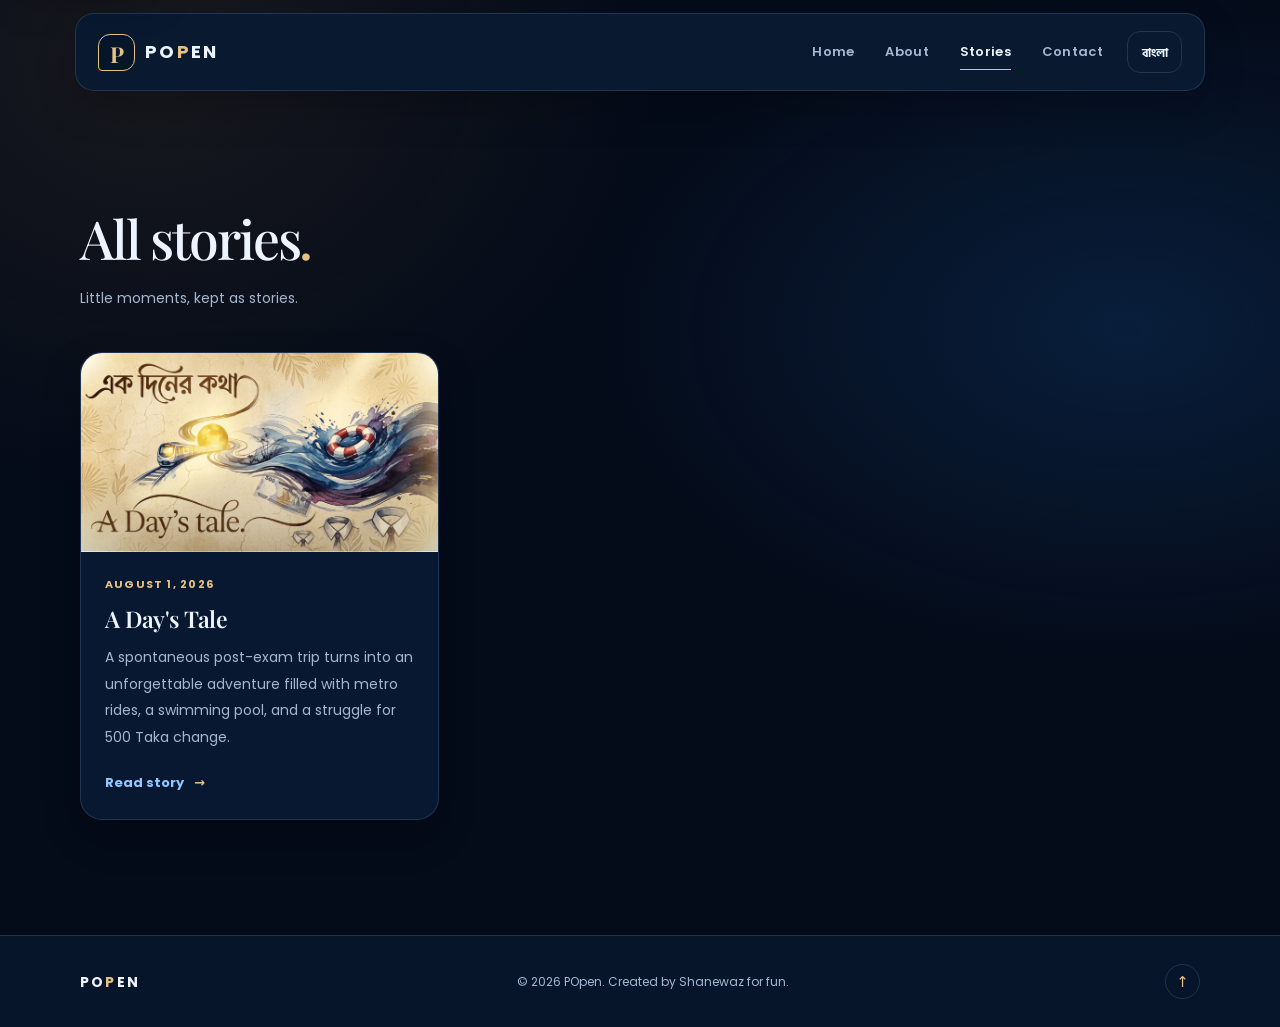
==== commit 5e109807: "stories.html" ====
--- a/stories.html
+++ b/stories.html
@@ -1,66 +1,75 @@
 <!doctype html>
 <html lang="en" data-theme="dark">
 <head>
-    <!-- SECTION 01: DOCUMENT METADATA, FONTS & STYLES -->
-    <meta charset="UTF-8">
-    <meta name="viewport" content="width=device-width, initial-scale=1">
-    <meta name="color-scheme" content="dark">
-    <meta name="theme-color" content="#040b19">
-    <link rel="icon" type="image/svg+xml" href="./favicon.svg">
-    <link rel="preconnect" href="https://fonts.googleapis.com">
-    <link rel="preconnect" href="https://fonts.gstatic.com" crossorigin>
-    <link href="https://fonts.googleapis.com/css2?family=Hind+Siliguri:wght@400;500;600;700&family=Noto+Serif+Bengali:wght@500;600;700&family=Playfair+Display:wght@500;600;700&family=Poppins:wght@400;500;600;700&display=swap" rel="preload" as="style" onload="this.onload=null;this.rel='stylesheet'">
-    <noscript><link href="https://fonts.googleapis.com/css2?family=Hind+Siliguri:wght@400;500;600;700&family=Noto+Serif+Bengali:wght@500;600;700&family=Playfair+Display:wght@500;600;700&family=Poppins:wght@400;500;600;700&display=swap" rel="stylesheet"></noscript>
-    <link rel="stylesheet" href="./style.css">
-    <script>
-      (() => {
-        try {
-          const language = localStorage.getItem('popen_language');
-          if (language === 'bn' || language === 'en') document.documentElement.lang = language;
-        } catch (_) { /* Storage is optional; the default language remains usable. */ }
-      })();
-    </script>
-    <script src="./script.js" defer></script>
-    <meta name="description" content="Explore stories and little adventures published on POpen.">
-    <title>Stories — POpen</title>
+  <!-- SECTION 01: DOCUMENT METADATA, FONTS & STYLES -->
+  <meta charset="UTF-8">
+  <meta name="viewport" content="width=device-width, initial-scale=1">
+  <meta name="color-scheme" content="dark">
+  <meta name="theme-color" content="#040b19">
+  <title data-en="Stories — POpen" data-bn="গল্প — POpen">Stories — POpen</title>
+  <meta name="description" content="Explore stories and little adventures published on POpen." data-en="Explore stories and little adventures published on POpen." data-bn="POpen-এ প্রকাশিত গল্প আর ছোট ছোট অভিযানগুলো পড়ুন।">
+  <link rel="canonical" href="https://mdshanewaz33314-tech.github.io/popen/stories.html">
+  <meta property="og:type" content="website">
+  <meta property="og:site_name" content="POpen">
+  <meta property="og:title" content="Stories — POpen">
+  <meta property="og:description" content="Explore stories and little adventures published on POpen.">
+  <meta property="og:url" content="https://mdshanewaz33314-tech.github.io/popen/stories.html">
+  <meta property="og:image" content="https://mdshanewaz33314-tech.github.io/popen/story-1-cover.jpg">
+  <meta property="og:image:width" content="1536">
+  <meta property="og:image:height" content="857">
+  <meta property="og:image:alt" content="A Day's Tale — story cover from POpen">
+  <meta name="twitter:card" content="summary_large_image">
+  <link rel="icon" type="image/svg+xml" href="./favicon.svg">
+  <link rel="preconnect" href="https://fonts.googleapis.com">
+  <link rel="preconnect" href="https://fonts.gstatic.com" crossorigin>
+  <link href="https://fonts.googleapis.com/css2?family=Hind+Siliguri:wght@400;500;600;700&family=Noto+Serif+Bengali:wght@500;600;700&family=Playfair+Display:wght@500;600;700&family=Poppins:wght@400;500;600;700&display=swap" rel="preload" as="style" onload="this.onload=null;this.rel='stylesheet'">
+  <noscript><link href="https://fonts.googleapis.com/css2?family=Hind+Siliguri:wght@400;500;600;700&family=Noto+Serif+Bengali:wght@500;600;700&family=Playfair+Display:wght@500;600;700&family=Poppins:wght@400;500;600;700&display=swap" rel="stylesheet"></noscript>
+  <link rel="stylesheet" href="./style.css?v=3">
+  <script>
+    (() => {
+      document.documentElement.classList.add('js');
+      // Safety net: if script.js never starts, stop hiding scroll-reveal content after 3s.
+      setTimeout(() => {
+        if (!document.body || !document.body.classList.contains('page-ready')) document.documentElement.classList.add('reveal-timeout');
+      }, 3000);
+      try {
+        const language = localStorage.getItem('popen_language');
+        if (language === 'bn' || language === 'en') document.documentElement.lang = language;
+      } catch (_) { /* Storage is optional; the default language remains usable. */ }
+    })();
+  </script>
+  <script src="./script.js?v=3" defer></script>
+  <script src="./stories.js?v=3" defer></script>
 </head>
 <body>
-  <!-- SECTION 02: ACCESSIBILITY -->
-  <a class="skip-link" href="#main-content" data-i18n="skip-link">Skip to content</a>
-  <!-- SECTION 03: SHARED NAVIGATION -->
+  <a class="skip-link" href="#main-content"><span class="lang-en">Skip to content</span><span class="lang-bn">মূল কনটেন্টে যান</span></a>
   <header class="site-header">
-  <nav class="navbar container" aria-label="Main navigation" data-i18n-aria="main-nav-label">
-    <a href="./index.html#home" class="logo" aria-label="POpen home"><span class="logo-mark" aria-hidden="true">P</span><span>PO<span class="logo-accent">P</span>EN</span></a>
-    <div class="nav-links" id="nav-links">
-      <a href="./index.html#home" class="nav-item" data-i18n="nav-home">Home</a>
-      <a href="./index.html#about" class="nav-item" data-i18n="nav-about">About</a>
-      <a href="./stories.html" class="nav-item active" aria-current="page" data-i18n="nav-stories">Stories</a>
-      <a href="./index.html#contact" class="nav-item" data-i18n="nav-contact">Contact</a>
-    </div>
-    <div class="nav-controls">
-      <button id="lang-toggle" class="control-btn language-btn" type="button" aria-label="Switch to Bengali" title="বাংলা"><span id="language-label">বাংলা</span></button>
-      <button id="menu-toggle" class="hamburger" type="button" aria-controls="nav-links" aria-expanded="false" aria-label="Open menu" data-i18n-aria="open-menu-label"><span></span><span></span><span></span></button>
-    </div>
-  </nav>
-</header>
-<div class="mobile-overlay" id="mobile-overlay" aria-hidden="true" hidden></div>
-  <!-- SECTION 04: STORY ARCHIVE -->
-  <main id="main-content" class="stories-page section-padding">
+    <nav class="navbar container" aria-label="Main navigation">
+      <a href="./index.html#home" class="logo" aria-label="POpen home"><span class="logo-mark" aria-hidden="true">P</span><span>PO<span class="logo-accent">P</span>EN</span></a>
+      <div class="nav-links" id="nav-links">
+        <a href="./index.html#home" class="nav-item"><span class="lang-en">Home</span><span class="lang-bn">হোম</span></a>
+        <a href="./index.html#about" class="nav-item"><span class="lang-en">About</span><span class="lang-bn">সম্পর্কে</span></a>
+        <a href="./stories.html" class="nav-item active" aria-current="page"><span class="lang-en">Stories</span><span class="lang-bn">গল্প</span></a>
+        <a href="./index.html#contact" class="nav-item"><span class="lang-en">Contact</span><span class="lang-bn">যোগাযোগ</span></a>
+      </div>
+      <div class="nav-controls">
+        <button id="lang-toggle" class="control-btn language-btn" type="button" aria-label="বাংলা — Switch to Bengali" title="বাংলা"><span class="lang-en">বাংলা</span><span class="lang-bn">EN</span></button>
+        <button id="menu-toggle" class="hamburger" type="button" aria-controls="nav-links" aria-expanded="false" aria-label="Open menu"><span></span><span></span><span></span></button>
+      </div>
+    </nav>
+  </header>
+  <div class="mobile-overlay" id="mobile-overlay" aria-hidden="true" hidden></div>
+  <main id="main-content" class="stories-page section-padding" tabindex="-1">
     <div class="container">
-      <!-- SECTION 04A: ARCHIVE HEADING -->
-     <header class="page-heading reveal"><h1 class="section-title lang-en">All stories<span class="title-period">.</span></h1><h1 class="section-title lang-bn">সব গল্প<span class="title-period">।</span></h1><p class="page-description lang-en">Little moments, kept as stories.</p><p class="page-description lang-bn">ছোট ছোট মুহূর্ত—গল্প হয়ে থেকে যাক।</p></header>
-      <!-- SECTION 04B: STORY CARDS -->
-      <div id="all-stories-grid" class="stories-grid reveal">
-        <a href="./story-1.html" class="story-card glass-card"><div class="story-card-media"><img src="./story-1-cover.jpg" alt="A Day's Tale cover illustration" class="story-card-img" data-cover-fallback loading="lazy" decoding="async"></div><div class="story-card-content">
-          <p class="story-date"><span class="lang-en">August 1, 2026</span><span class="lang-bn">১ আগস্ট, ২০২৬</span></p>
-          <h2 class="lang-en">A Day's Tale</h2><h2 class="lang-bn">এক দিনের কথা</h2><p class="lang-en story-description">A spontaneous post-exam trip turns into an unforgettable adventure filled with metro rides, a swimming pool, and a struggle for 500 Taka change.</p><p class="lang-bn story-description">পরীক্ষা শেষের এক স্বতঃস্ফূর্ত ঘোরাঘুরি কীভাবে মেট্রো ভ্রমণ, সুইমিং পুল আর ৫০০ টাকার ভাঙতি খোঁজার এক অবিস্মরণীয় রোমাঞ্চে পরিণত হলো।</p><span class="read-more lang-en">Read story <span aria-hidden="true">→</span></span><span class="read-more lang-bn">গল্পটি পড়ুন <span aria-hidden="true">→</span></span></div></a>
+      <header class="page-heading enter"><h1 class="section-title lang-en">All stories<span class="title-period">.</span></h1><h1 class="section-title lang-bn">সব গল্প<span class="title-period">।</span></h1><p class="page-description lang-en">Little moments, kept as stories.</p><p class="page-description lang-bn">ছোট ছোট মুহূর্ত—গল্প হয়ে থেকে যাক।</p></header>
+      <div id="all-stories-grid" class="stories-grid enter">
+        <a href="./story-1.html" class="story-card glass-card"><div class="story-card-media"><img src="./story-1-cover.jpg" alt="A Day's Tale cover illustration" data-alt-en="A Day's Tale cover illustration" data-alt-bn="এক দিনের কথা গল্পের কভার ছবি" class="story-card-img" width="1536" height="857" data-cover-fallback decoding="async"></div><div class="story-card-content">
+          <p class="story-date"><time datetime="2026-08-01"><span class="lang-en">August 1, 2026</span><span class="lang-bn">১ আগস্ট, ২০২৬</span></time></p>
+          <h2 class="lang-en">A Day's Tale</h2><h2 class="lang-bn">এক দিনের কথা</h2><p class="lang-en story-description">A spontaneous post-exam trip turns into an unforgettable adventure filled with metro rides, a swimming pool, and a struggle for 500 Taka change.</p><p class="lang-bn story-description">পরীক্ষা শেষের এক স্বতঃস্ফূর্ত ঘোরাঘুরি কীভাবে মেট্রো ভ্রমণ, সুইমিং পুল আর ৫০০ টাকার ভাঙতি খোঁজার এক অবিস্মরণীয় রোমাঞ্চে পরিণত হলো।</p><span class="read-more lang-en">Read story <span aria-hidden="true">→</span></span><span class="read-more lang-bn">গল্পটি পড়ুন <span aria-hidden="true">→</span></span></div></a>
       </div>
-      <div id="stories-empty" class="empty-state" hidden><p class="lang-en">No stories have been published yet.</p><p class="lang-bn">এখনো কোনো গল্প প্রকাশিত হয়নি।</p></div>
+      <div id="stories-empty" class="empty-state" hidden><p class="lang-en">No stories have been published yet.</p><p class="lang-bn">এখনো কোনো গল্প প্রকাশিত হয়নি।</p></div>
     </div>
   </main>
-  <!-- SECTION 05: SITE FOOTER -->
-  <footer class="site-footer"><div class="container footer-content"><a href="./index.html#home" class="footer-logo">PO<span>P</span>EN</a><p>© <span id="copyright-year">2026</span> POpen. <span class="lang-en">Created by Shanewaz for fun.</span><span class="lang-bn">শানেওয়াজের তৈরি, শখের বসে।</span></p><a href="#main-content" class="footer-top" aria-label="Back to top">↑</a></div></footer>
-  <!-- SECTION 06: STORY LIST RENDERER -->
-  <script src="./stories.js" defer></script>
+  <footer class="site-footer"><div class="container footer-content"><a href="./index.html#home" class="footer-logo">PO<span>P</span>EN</a><p>© <span id="copyright-year">2026</span> POpen. <span class="lang-en">Created by Shanewaz for fun.</span><span class="lang-bn">শানেওয়াজের তৈরি, শখের বসে।</span></p><a href="#main-content" class="footer-top" aria-label="Back to top">↑</a></div></footer>
 </body>
-    </html>
+</html>
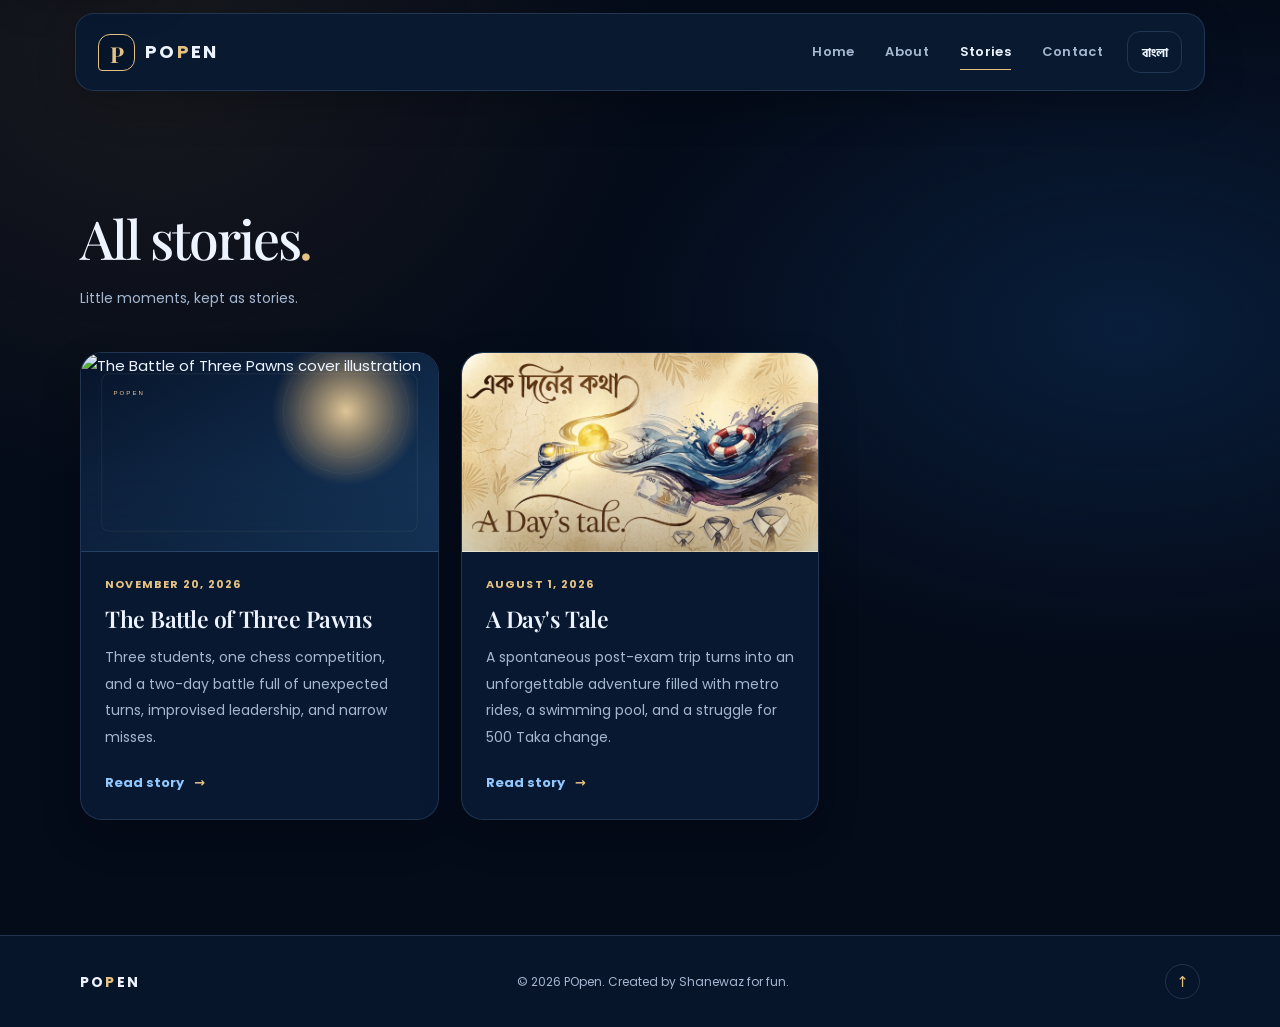
==== commit 2f110fdb: "stories.html" ====
--- a/stories.html
+++ b/stories.html
@@ -1,7 +1,6 @@
 <!doctype html>
 <html lang="en" data-theme="dark">
 <head>
-  <!-- SECTION 01: DOCUMENT METADATA, FONTS & STYLES -->
   <meta charset="UTF-8">
   <meta name="viewport" content="width=device-width, initial-scale=1">
   <meta name="color-scheme" content="dark">
@@ -14,10 +13,8 @@
   <meta property="og:title" content="Stories — POpen">
   <meta property="og:description" content="Explore stories and little adventures published on POpen.">
   <meta property="og:url" content="https://mdshanewaz33314-tech.github.io/popen/stories.html">
-  <meta property="og:image" content="https://mdshanewaz33314-tech.github.io/popen/story-1-cover.jpg">
-  <meta property="og:image:width" content="1536">
-  <meta property="og:image:height" content="857">
-  <meta property="og:image:alt" content="A Day's Tale — story cover from POpen">
+  <meta property="og:image" content="https://mdshanewaz33314-tech.github.io/popen/story-2-cover.png">
+  <meta property="og:image:alt" content="The Battle of Three Pawns — story cover from POpen">
   <meta name="twitter:card" content="summary_large_image">
   <link rel="icon" type="image/svg+xml" href="./favicon.svg">
   <link rel="preconnect" href="https://fonts.googleapis.com">
@@ -28,7 +25,6 @@
   <script>
     (() => {
       document.documentElement.classList.add('js');
-      // Safety net: if script.js never starts, stop hiding scroll-reveal content after 3s.
       setTimeout(() => {
         if (!document.body || !document.body.classList.contains('page-ready')) document.documentElement.classList.add('reveal-timeout');
       }, 3000);
@@ -39,7 +35,7 @@
     })();
   </script>
   <script src="./script.js?v=3" defer></script>
-  <script src="./stories.js?v=3" defer></script>
+  <script src="./stories.js?v=4" defer></script>
 </head>
 <body>
   <a class="skip-link" href="#main-content"><span class="lang-en">Skip to content</span><span class="lang-bn">মূল কনটেন্টে যান</span></a>
@@ -61,11 +57,33 @@
   <div class="mobile-overlay" id="mobile-overlay" aria-hidden="true" hidden></div>
   <main id="main-content" class="stories-page section-padding" tabindex="-1">
     <div class="container">
-      <header class="page-heading enter"><h1 class="section-title lang-en">All stories<span class="title-period">.</span></h1><h1 class="section-title lang-bn">সব গল্প<span class="title-period">।</span></h1><p class="page-description lang-en">Little moments, kept as stories.</p><p class="page-description lang-bn">ছোট ছোট মুহূর্ত—গল্প হয়ে থেকে যাক।</p></header>
+      <header class="page-heading enter">
+        <h1 class="section-title lang-en">All stories<span class="title-period">.</span></h1>
+        <h1 class="section-title lang-bn">সব গল্প<span class="title-period">।</span></h1>
+        <p class="page-description lang-en">Little moments, kept as stories.</p>
+        <p class="page-description lang-bn">ছোট ছোট মুহূর্ত—গল্প হয়ে থেকে যাক।</p>
+      </header>
       <div id="all-stories-grid" class="stories-grid enter">
-        <a href="./story-1.html" class="story-card glass-card"><div class="story-card-media"><img src="./story-1-cover.jpg" alt="A Day's Tale cover illustration" data-alt-en="A Day's Tale cover illustration" data-alt-bn="এক দিনের কথা গল্পের কভার ছবি" class="story-card-img" width="1536" height="857" data-cover-fallback decoding="async"></div><div class="story-card-content">
-          <p class="story-date"><time datetime="2026-08-01"><span class="lang-en">August 1, 2026</span><span class="lang-bn">১ আগস্ট, ২০২৬</span></time></p>
-          <h2 class="lang-en">A Day's Tale</h2><h2 class="lang-bn">এক দিনের কথা</h2><p class="lang-en story-description">A spontaneous post-exam trip turns into an unforgettable adventure filled with metro rides, a swimming pool, and a struggle for 500 Taka change.</p><p class="lang-bn story-description">পরীক্ষা শেষের এক স্বতঃস্ফূর্ত ঘোরাঘুরি কীভাবে মেট্রো ভ্রমণ, সুইমিং পুল আর ৫০০ টাকার ভাঙতি খোঁজার এক অবিস্মরণীয় রোমাঞ্চে পরিণত হলো।</p><span class="read-more lang-en">Read story <span aria-hidden="true">→</span></span><span class="read-more lang-bn">গল্পটি পড়ুন <span aria-hidden="true">→</span></span></div></a>
+        <a href="./story-2.html" class="story-card glass-card" data-story-id="story-2">
+          <div class="story-card-media"><img src="./story-2-cover.png" alt="তিন বোড়ের যুদ্ধ গল্পের প্রচ্ছদ" data-alt-en="The Battle of Three Pawns cover illustration" data-alt-bn="তিন বোড়ের যুদ্ধ গল্পের প্রচ্ছদ" class="story-card-img" width="1536" height="857" loading="lazy" decoding="async" data-cover-fallback></div>
+          <div class="story-card-content">
+            <p class="story-date"><time datetime="2026-11-20"><span class="lang-en">November 20, 2026</span><span class="lang-bn">২০ নভেম্বর, ২০২৬</span></time></p>
+            <h2 class="lang-en">The Battle of Three Pawns</h2><h2 class="lang-bn">তিন বোড়ের যুদ্ধ</h2>
+            <p class="lang-en story-description">Three students, one chess competition, and a two-day battle full of unexpected turns, improvised leadership, and narrow misses.</p>
+            <p class="lang-bn story-description">তিনজনের অসম্পূর্ণ দল নিয়ে দাবা প্রতিযোগিতায় দুই দিনের লড়াই—অপ্রত্যাশিত ঘটনা, বিচিত্র নেতৃত্ব আর অল্পের জন্য স্বপ্নভঙ্গের গল্প।</p>
+            <span class="read-more lang-en">Read story <span aria-hidden="true">→</span></span><span class="read-more lang-bn">গল্পটি পড়ুন <span aria-hidden="true">→</span></span>
+          </div>
+        </a>
+        <a href="./story-1.html" class="story-card glass-card" data-story-id="story-1">
+          <div class="story-card-media"><img src="./story-1-cover.jpg" alt="এক দিনের কথা গল্পের কভার ছবি" data-alt-en="A Day's Tale cover illustration" data-alt-bn="এক দিনের কথা গল্পের কভার ছবি" class="story-card-img" width="1536" height="857" loading="lazy" decoding="async" data-cover-fallback></div>
+          <div class="story-card-content">
+            <p class="story-date"><time datetime="2026-08-01"><span class="lang-en">August 1, 2026</span><span class="lang-bn">১ আগস্ট, ২০২৬</span></time></p>
+            <h2 class="lang-en">A Day's Tale</h2><h2 class="lang-bn">এক দিনের কথা</h2>
+            <p class="lang-en story-description">A spontaneous post-exam trip turns into an unforgettable adventure filled with metro rides, a swimming pool, and a struggle for 500 Taka change.</p>
+            <p class="lang-bn story-description">পরীক্ষা শেষের এক স্বতঃস্ফূর্ত ঘোরাঘুরি কীভাবে মেট্রো ভ্রমণ, সুইমিং পুল আর ৫০০ টাকার ভাঙতি খোঁজার এক অবিস্মরণীয় রোমাঞ্চে পরিণত হলো।</p>
+            <span class="read-more lang-en">Read story <span aria-hidden="true">→</span></span><span class="read-more lang-bn">গল্পটি পড়ুন <span aria-hidden="true">→</span></span>
+          </div>
+        </a>
       </div>
       <div id="stories-empty" class="empty-state" hidden><p class="lang-en">No stories have been published yet.</p><p class="lang-bn">এখনো কোনো গল্প প্রকাশিত হয়নি।</p></div>
     </div>
--- a/style.css
+++ b/style.css
@@ -2,7 +2,6 @@
    POPEN DESIGN SYSTEM — sections: tokens, base, navigation, home, stories, forms, footer, motion, responsive.
    ============================================================ */
 /* SECTION 01 — DESIGN TOKENS & THEME */
-/* POPEN — fixed deep-navy design system (dark theme only). */
 :root {
   color-scheme: dark;
   --bg: #040b19;
@@ -26,12 +25,19 @@
   --max-width: 1120px;
   --ease: cubic-bezier(.22, 1, .36, 1);
   --motion: 420ms var(--ease);
+  /* Shown behind every cover image, so a slow or failed download never leaves a blank box. */
+  --cover-placeholder: url("data:image/svg+xml,%3Csvg xmlns='http://www.w3.org/2000/svg' viewBox='0 0 1536 857' preserveAspectRatio='xMidYMid slice'%3E%3Cdefs%3E%3ClinearGradient id='b' x1='0' y1='0' x2='1' y2='1'%3E%3Cstop stop-color='%2307142a'/%3E%3Cstop offset='1' stop-color='%2316385e'/%3E%3C/linearGradient%3E%3CradialGradient id='s'%3E%3Cstop stop-color='%23f5d7a0' stop-opacity='.9'/%3E%3Cstop offset='1' stop-color='%23dfaa63' stop-opacity='0'/%3E%3C/radialGradient%3E%3C/defs%3E%3Crect width='1536' height='857' fill='url(%23b)'/%3E%3Ccircle cx='1140' cy='250' r='320' fill='url(%23s)'/%3E%3Cg fill='none' stroke='%239ccaff' stroke-opacity='.25'%3E%3Ccircle cx='1140' cy='250' r='200'/%3E%3Ccircle cx='1140' cy='250' r='270'/%3E%3C/g%3E%3Crect x='90' y='90' width='1356' height='677' rx='30' fill='none' stroke='%23e8c891' stroke-opacity='.4'/%3E%3Ctext x='140' y='180' fill='%23e8c891' font-family='Arial,sans-serif' font-size='26' letter-spacing='9'%3EPOPEN%3C/text%3E%3C/svg%3E");
 }
 *, *::before, *::after { box-sizing: border-box; }
 html { width: 100%; min-width: 0; overflow-x: clip; scroll-behavior: smooth; scroll-padding-top: 100px; background: var(--bg); }
 body { width: 100%; max-width: 100%; min-width: 0; min-height: 100vh; margin: 0; overflow-x: clip; background: radial-gradient(ellipse at 12% 5%, var(--orb-b), transparent 32%), radial-gradient(ellipse at 88% 32%, var(--orb-a), transparent 34%), var(--bg); color: var(--text); font-family: "Poppins", "Hind Siliguri", system-ui, sans-serif; font-size: 15px; line-height: 1.75; overflow-wrap: anywhere; }
 html[lang="bn"] body { font-family: "Hind Siliguri", "Poppins", sans-serif; }
-body.menu-open { overflow: hidden; }
+/* The lock must sit on <html>: with html{overflow-x:clip}, an overflow:hidden on <body> never reaches the viewport. */
+html.menu-open, body.menu-open { overflow: hidden; }
+html.menu-open { scrollbar-gutter: stable; }
+/* The logo sits above the overlay (header stacking context) but is inert while the menu is open, so dim it. */
+body.menu-open .logo { opacity: .35; transition: opacity var(--motion); }
+.nav-links, .mobile-overlay { overscroll-behavior: contain; }
 img, svg { max-width: 100%; }
 img { display: block; }
 a { color: inherit; text-decoration: none; }
@@ -40,6 +46,8 @@
 [hidden] { display: none !important; }
 ::selection { color: var(--text); background: var(--gold-soft); }
 :focus-visible { outline: 3px solid var(--accent); outline-offset: 4px; }
+/* The skip-link target is focused programmatically; it needs no visible ring. */
+#main-content:focus { outline: none; }
 html[lang="en"] .lang-bn, html[lang="bn"] .lang-en { display: none !important; }
 .container { width: min(var(--max-width), calc(100% - 48px)); margin-inline: auto; }
 .skip-link { position: fixed; z-index: 3000; top: 12px; left: 12px; padding: 10px 16px; transform: translateY(-160%); border-radius: 10px; background: var(--surface-solid); color: var(--text); box-shadow: var(--shadow); }
@@ -61,9 +69,11 @@
 .control-btn:hover, .hamburger:hover { border-color: var(--gold); background: var(--gold-soft); transform: translateY(-1px); }
 .language-btn { width: auto; min-width: 55px; padding: 0 12px; font-size: 12px; font-weight: 700; }
 .hamburger { display: none; flex-direction: column; gap: 5px; }
-.hamburger span { display: block; width: 17px; height: 1.5px; border-radius: 2px; background: currentColor; transition: transform var(--motion); }
-.hamburger[aria-expanded="true"] span:first-child { transform: translateY(3.25px) rotate(45deg); }
-.hamburger[aria-expanded="true"] span:nth-child(2) { transform: translateY(-3.25px) rotate(-45deg); }
+.hamburger span { display: block; width: 17px; height: 1.5px; border-radius: 2px; background: currentColor; transition: transform var(--motion), opacity var(--motion); }
+/* Bars are 1.5px tall with a 5px gap, so their centres are 6.5px apart. */
+.hamburger[aria-expanded="true"] span:first-child { transform: translateY(6.5px) rotate(45deg); }
+.hamburger[aria-expanded="true"] span:nth-child(2) { opacity: 0; }
+.hamburger[aria-expanded="true"] span:last-child { transform: translateY(-6.5px) rotate(-45deg); }
 .mobile-overlay { position: fixed; z-index: 1300; inset: 0; background: rgba(3, 8, 18, .6); -webkit-backdrop-filter: blur(4px); backdrop-filter: blur(4px); opacity: 0; transition: opacity var(--motion); }
 .mobile-overlay.active { opacity: 1; }
 
@@ -79,8 +89,9 @@
   pointer-events: none;
   /* Long, low-amplitude movement keeps the orb animation calm. */
   animation: orb-float 14s ease-in-out infinite;
-  will-change: transform;
-}
+}
+/* script.js adds .is-offscreen when the hero leaves the viewport, so the loop stops costing battery. */
+.hero.is-offscreen .hero-background-orb { animation-play-state: paused; }
 .orb-one { top: 5%; right: 16%; width: 300px; height: 300px; background: radial-gradient(circle, var(--orb-a), transparent 68%); }
 .orb-two {
   right: 35%; bottom: -23%; width: 330px; height: 330px;
@@ -145,9 +156,9 @@
 .stories-grid { width: 100%; min-width: 0; display: grid; grid-template-columns: repeat(auto-fill, minmax(min(100%, 285px), 1fr)); gap: 22px; }
 .story-card { display: flex; min-width: 0; flex-direction: column; overflow: hidden; border-radius: var(--radius); color: var(--text); transition: transform 550ms cubic-bezier(.22, 1, .36, 1), border-color var(--motion), box-shadow var(--motion), background-color var(--motion); }
 .story-card:hover { transform: translateY(-6px); border-color: rgba(173, 135, 82, .55); box-shadow: var(--shadow-hover); }
-.story-card-media { position: relative; overflow: hidden; aspect-ratio: 1536 / 857; background: var(--bg-alt); }
+.story-card-media { position: relative; overflow: hidden; aspect-ratio: 1536 / 857; background: var(--bg-alt) var(--cover-placeholder) center / cover no-repeat; }
 .story-card-media::after { position: absolute; inset: 0; border-bottom: 1px solid var(--border); background: linear-gradient(180deg, transparent 60%, rgba(4, 12, 27, .18)); content: ""; pointer-events: none; }
-.story-card-img { width: 100%; height: 100%; object-fit: contain; object-position: center; transition: opacity 600ms var(--ease); }
+.story-card-img { position: absolute; inset: 0; width: 100%; height: 100%; object-fit: contain; object-position: center; transition: opacity 600ms var(--ease); }
 .story-card:hover .story-card-img { opacity: .96; }
 .story-card-content { display: flex; flex: 1; flex-direction: column; align-items: flex-start; padding: 23px 24px 25px; }
 .story-date { margin: 0 0 10px; color: var(--gold); font-size: 11px; font-weight: 700; letter-spacing: .11em; text-transform: uppercase; }
@@ -185,7 +196,8 @@
 .submit-btn { width: 100%; }
 .submit-btn:disabled { cursor: wait; opacity: .7; transform: none; }
 .form-status { min-height: 0; margin: 12px 0 0; font-size: 13px; }
-.form-status:empty { display: none; }
+/* Not display:none: a live region must stay rendered or screen readers miss the first message. */
+.form-status:empty { margin: 0; }
 .form-status[data-state="success"] { color: #5fc79a; }
 .form-status[data-state="error"] { color: #ff8a8a; }
 .direct-connect-title { display: flex; align-items: center; gap: 14px; align-self: end; padding: 8px 0; color: var(--muted); font-size: 13px; }
@@ -210,13 +222,17 @@
 .story-back-wrap { margin: 0 0 25px; text-align: center; }
 .back-link { display: inline-flex; align-items: center; justify-content: center; gap: 8px; padding: 8px 15px; border: 1px solid var(--border); border-radius: 999px; color: var(--muted); font-size: 12px; transition: color var(--motion), border-color var(--motion), background var(--motion); }
 .back-link:hover { border-color: var(--gold); background: var(--gold-soft); color: var(--text); }
-.story-hero-img { display: block; width: 100%; max-width: 100%; height: auto; aspect-ratio: 1536 / 857; object-fit: contain; object-position: center; margin: 0 auto 34px; border: 1px solid var(--border); border-radius: var(--radius); box-shadow: var(--shadow); background: #07142a; }
+.story-hero-media { position: relative; overflow: hidden; width: 100%; max-width: 100%; aspect-ratio: 1536 / 857; margin: 0 auto 34px; border: 1px solid var(--border); border-radius: var(--radius); box-shadow: var(--shadow); background: #07142a var(--cover-placeholder) center / cover no-repeat; }
+.story-hero-img { position: absolute; inset: 0; display: block; width: 100%; height: 100%; object-fit: contain; object-position: center; }
+/* Set by script.js only after every retry has failed: hides the broken-image icon so the placeholder shows. */
+.cover-failed { visibility: hidden; }
 .story-header { max-width: 850px; margin: 0 auto 28px; text-align: center; }
 .story-header h1 { margin: 0 0 14px; font-family: "Playfair Display", Georgia, serif; font-size: clamp(2.4rem, 5vw, 4rem); font-weight: 600; letter-spacing: -.045em; line-height: 1.16; }
 html[lang="bn"] .story-header h1 { font-family: "Noto Serif Bengali", "Hind Siliguri", serif; font-weight: 600; letter-spacing: 0; line-height: 1.3; }
 .story-header .story-date { margin-bottom: 0; }
 .story-content { min-width: 0; width: min(100%, 880px); margin: 0 auto; padding: clamp(24px, 5vw, 58px); border-radius: var(--radius); }
 .story-content p { margin: 0 0 1.25em; color: var(--text); font-size: 15px; line-height: 2.05; }
+.story-content .story-divider { margin: 1.8em 0; color: var(--gold); text-align: left; letter-spacing: .6em; }
 .story-content p:last-child { margin-bottom: 0; }
 html[lang="bn"] .story-content p { font-family: "Hind Siliguri", sans-serif; font-size: 16px; line-height: 2.1; }
 .empty-state { margin-top: 30px; padding: 28px; border: 1px dashed var(--border); border-radius: var(--radius); color: var(--muted); text-align: center; }
@@ -230,10 +246,13 @@
 .footer-top:hover { border-color: var(--gold); background: var(--gold-soft); }
 
 /* SECTION 08 — MOTION */
-/* Progressive enhancement: content stays visible unless JS has started (page-ready). */
+/* Scroll reveal (below the fold) is hidden only when JS is available; first-screen content uses .enter (pure CSS). */
 .reveal { opacity: 1; transform: none; }
-.page-ready .reveal:not(.active) { opacity: 0; }
+.js:not(.reveal-timeout) .reveal:not(.active) { opacity: 0; }
 .reveal.active { animation: fade-up 1.1s cubic-bezier(.22, 1, .36, 1) both; }
+.enter { animation: fade-up 1.1s var(--ease) both; }
+.story-hero-media.enter { animation-delay: .1s; }
+.story-header.enter, .stories-grid.enter { animation-delay: .2s; }
 @keyframes orb-float {
   0%, 100% { transform: translate3d(0, 0, 0); }
   50% { transform: translate3d(22px, -18px, 0); }
@@ -256,14 +275,18 @@
   .navbar { min-height: 66px; padding: 10px 13px; border-radius: 16px; }
   .logo { gap: 8px; font-size: 16px; }
   .logo-mark { width: 33px; height: 33px; font-size: 19px; }
-  .hamburger { display: inline-flex; position: relative; z-index: 1502; }
+  .hamburger { display: inline-flex; }
+  /* Keeps the language and menu buttons above the slide-in panel so both stay reachable while it is open. */
+  .nav-controls { position: relative; z-index: 1502; gap: 6px; }
   .nav-links { position: fixed; z-index: 1501; top: 0; right: 0; display: flex; width: min(86vw, 340px); height: 100vh; height: 100dvh; flex-direction: column; align-items: stretch; justify-content: flex-start; gap: 4px; margin: 0; padding: 105px 25px 32px; border-left: 1px solid var(--border); background: var(--surface-solid); box-shadow: var(--shadow-hover); visibility: hidden; transform: translateX(105%); transition: transform 500ms cubic-bezier(.22, 1, .36, 1), visibility 260ms; }
-  .nav-links.active { visibility: visible; transform: translateX(0); }
+  /* visibility 0s on open: a hidden element cannot take focus, so the panel must be visible from the first frame. */
+  .nav-links.active { visibility: visible; transform: translateX(0); transition: transform 500ms cubic-bezier(.22, 1, .36, 1), visibility 0s; }
   .nav-item { min-height: 51px; padding: 12px 7px; border-bottom: 1px solid var(--border); font-size: 15px; }
   .nav-item::after { display: none; }
   .nav-item.active, .nav-item[aria-current] { color: var(--gold); }
   .mobile-overlay { z-index: 1500; }
-  .nav-controls { gap: 6px; }
+  /* Older iOS Safari ignores overflow:hidden on <body>; blocking touch scrolling on the overlay and panel keeps the page still. */
+  body.menu-open .mobile-overlay, body.menu-open .nav-links { touch-action: none; overscroll-behavior: contain; }
   .control-btn, .hamburger { width: 39px; height: 39px; border-radius: 11px; }
   .language-btn { width: auto; min-width: 49px; padding-inline: 9px; }
   .hero { min-height: 610px; min-height: max(610px, calc(100svh - 84px)); margin: 10px 10px 0; border-radius: 22px; }
@@ -293,7 +316,7 @@
   .social-pill { min-height: 54px; gap: 7px; padding: 8px; font-size: 12px; }
   .social-icon { width: 28px; height: 28px; border-radius: 9px; }
   .story-page { padding-top: 36px; }
-  .story-hero-img { width: 100%; height: auto; aspect-ratio: 1536 / 857; object-fit: contain; margin-bottom: 26px; }
+  .story-hero-media { margin-bottom: 26px; }
   .story-content { padding: 25px 22px; }
   .story-content p { font-size: 14px; line-height: 1.95; }
   html[lang="bn"] .story-content p { font-size: 15px; }
@@ -314,4 +337,5 @@
   *, *::before, *::after { scroll-behavior: auto !important; animation-duration: .01ms !important; animation-iteration-count: 1 !important; transition-duration: .01ms !important; }
 }
 
-@supports not (overflow: clip) { html, body { overflow-x: hidden; } }
+/* Old browsers without overflow:clip: set it on <html> only. Setting it on <body> as well would break the sticky header. */
+@supports not (overflow: clip) { html { overflow-x: hidden; } }
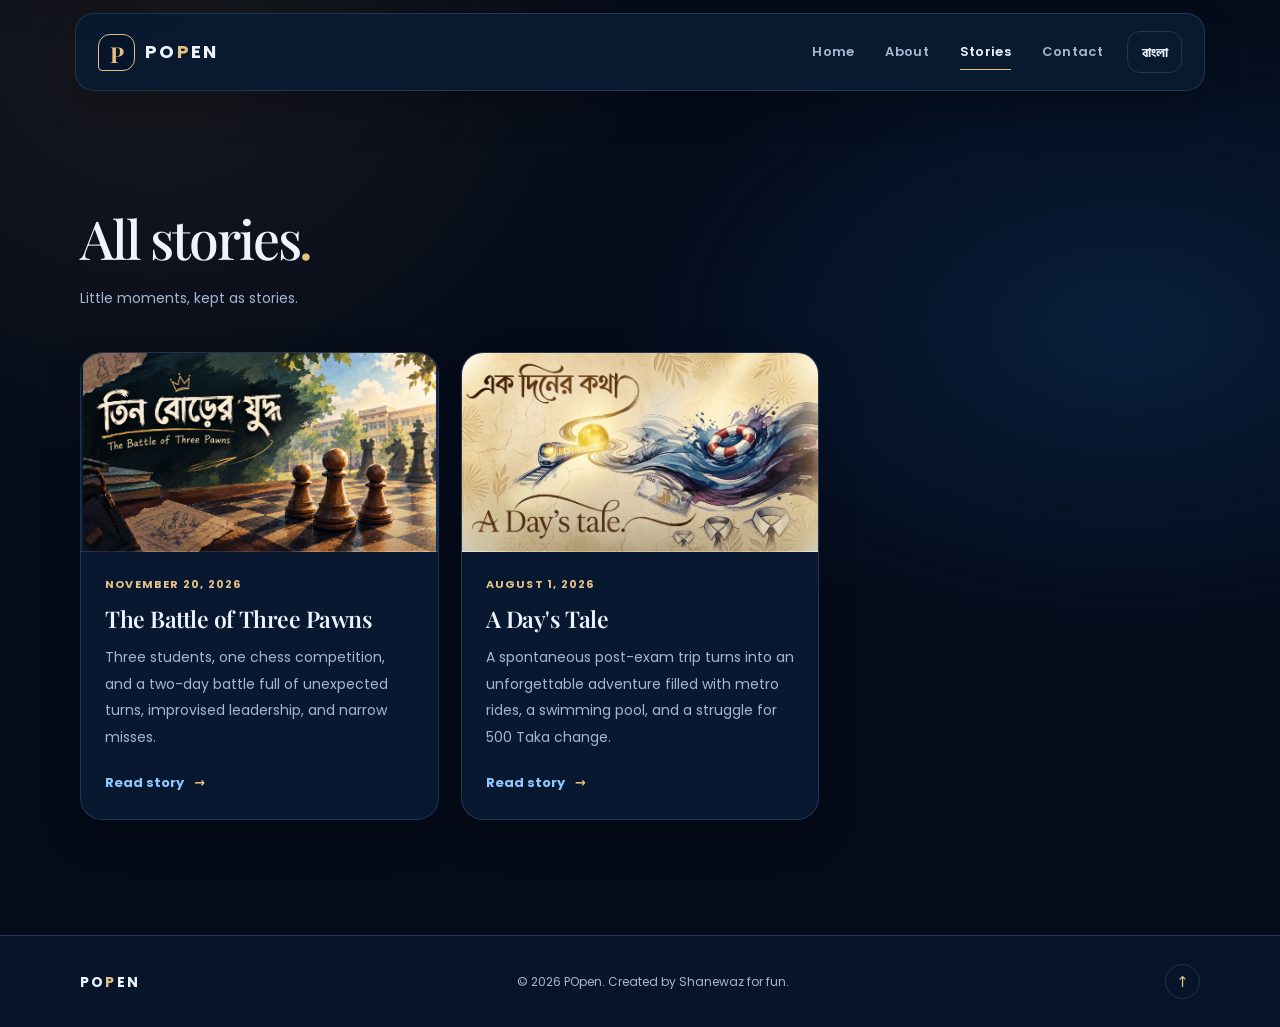
==== commit 0d9aa830: "stories.html" ====
--- a/stories.html
+++ b/stories.html
@@ -21,7 +21,7 @@
   <link rel="preconnect" href="https://fonts.gstatic.com" crossorigin>
   <link href="https://fonts.googleapis.com/css2?family=Hind+Siliguri:wght@400;500;600;700&family=Noto+Serif+Bengali:wght@500;600;700&family=Playfair+Display:wght@500;600;700&family=Poppins:wght@400;500;600;700&display=swap" rel="preload" as="style" onload="this.onload=null;this.rel='stylesheet'">
   <noscript><link href="https://fonts.googleapis.com/css2?family=Hind+Siliguri:wght@400;500;600;700&family=Noto+Serif+Bengali:wght@500;600;700&family=Playfair+Display:wght@500;600;700&family=Poppins:wght@400;500;600;700&display=swap" rel="stylesheet"></noscript>
-  <link rel="stylesheet" href="./style.css?v=3">
+  <link rel="stylesheet" href="./style.css?v=4">
   <script>
     (() => {
       document.documentElement.classList.add('js');
